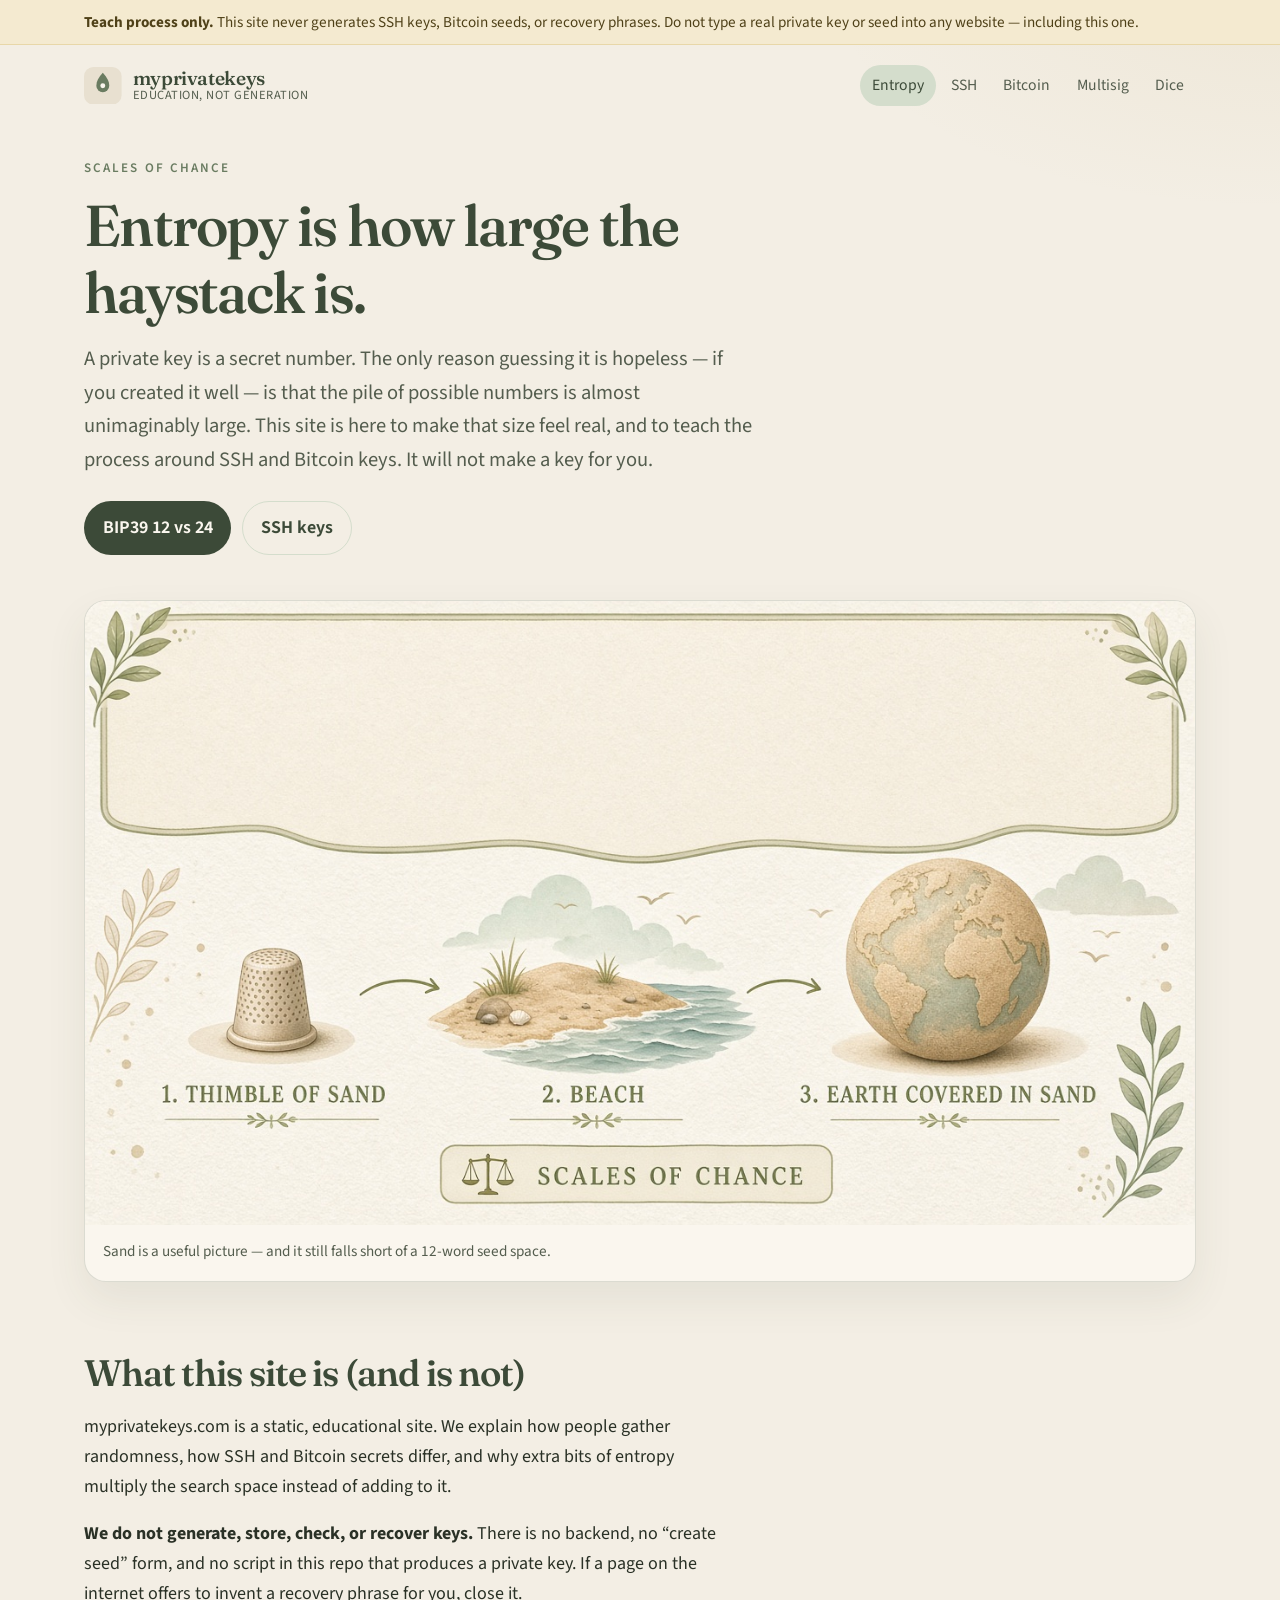
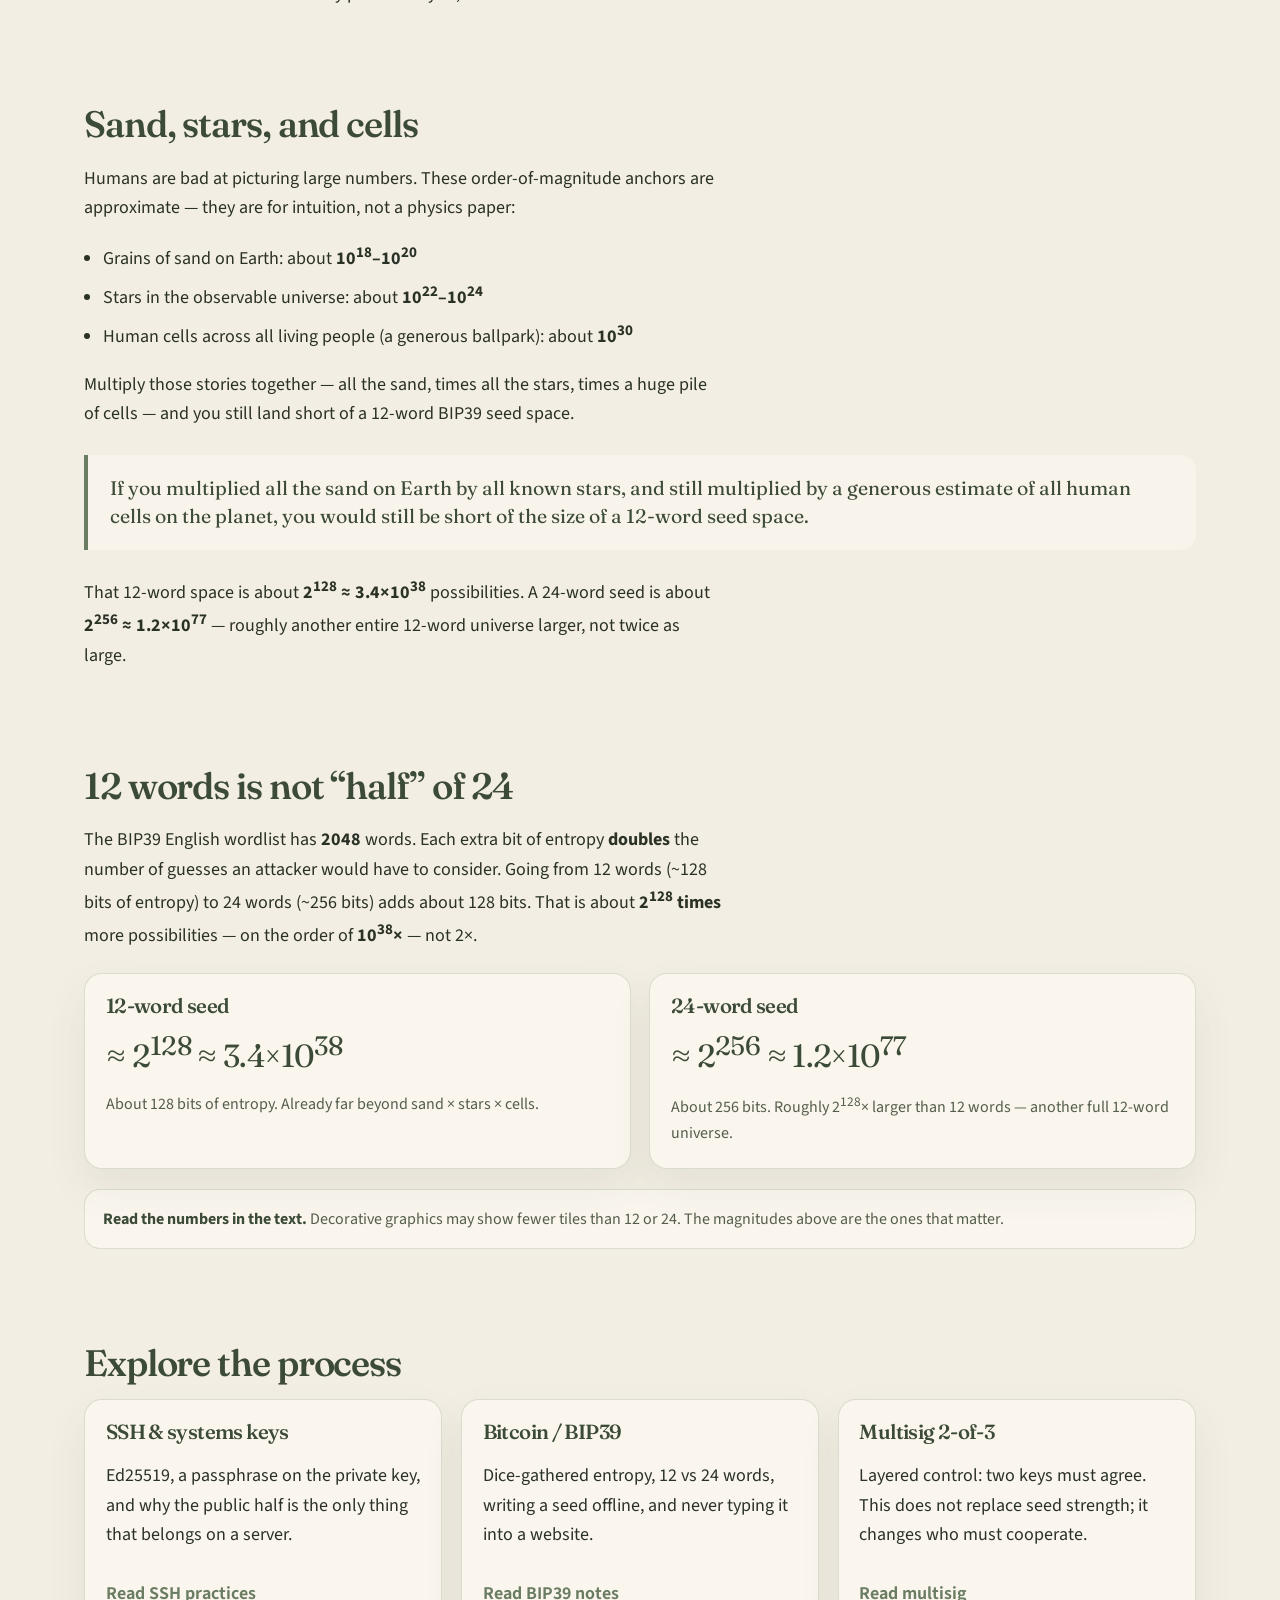
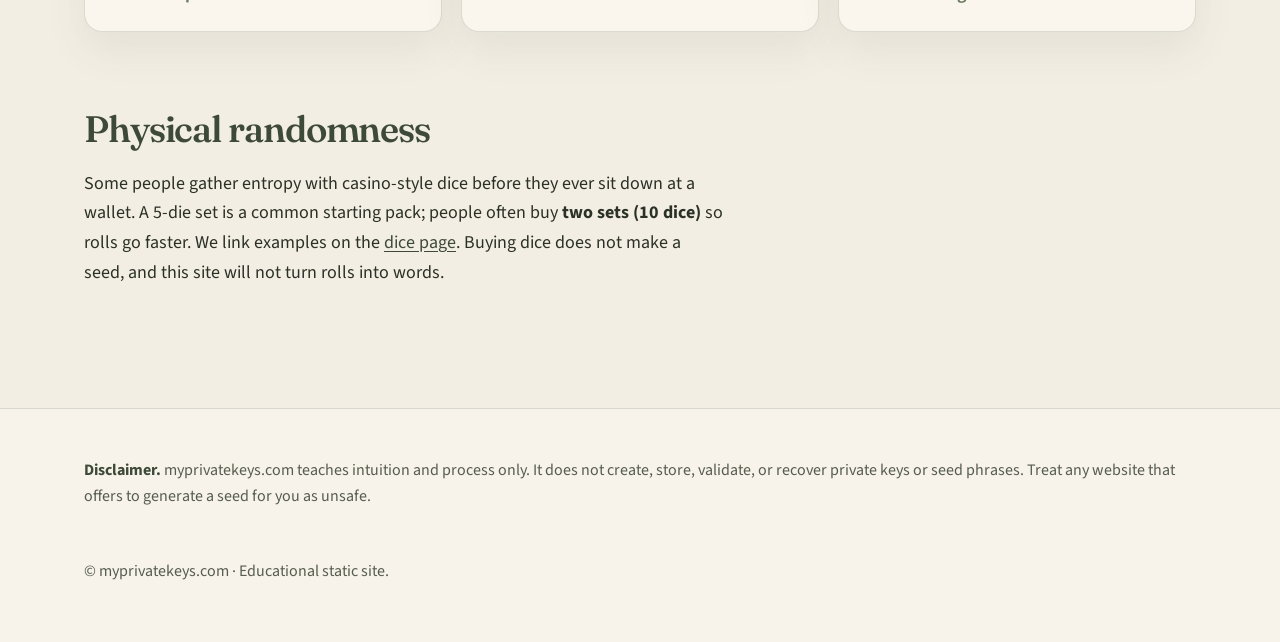
==== index.html @ ca696eeb "Add v1 educational static site for myprivatekeys.com Sage/cream multipage HTML/CSS site covering ent" ====
<!DOCTYPE html>
<html lang="en">
<head>
  <meta charset="utf-8">
  <meta name="viewport" content="width=device-width, initial-scale=1">
  <title>Why entropy matters | myprivatekeys.com</title>
  <meta name="description" content="A calm explainer of entropy: why a 12-word Bitcoin seed is already larger than sand × stars × human cells, and why 24 words is not twice as strong.">
  <link rel="canonical" href="https://myprivatekeys.com/">
  <meta name="robots" content="index,follow">
  <meta property="og:title" content="Why entropy matters | myprivatekeys.com">
  <meta property="og:description" content="Plain-language scales of chance for SSH keys and BIP39 seed phrases. Teach process only — never generate real keys here.">
  <meta property="og:type" content="website">
  <meta property="og:url" content="https://myprivatekeys.com/">
  <meta property="og:image" content="https://myprivatekeys.com/assets/entropy-sand-scale.png">
  <meta name="theme-color" content="#f3eee4">
  <link rel="icon" href="favicon.svg" type="image/svg+xml">
  <link rel="preconnect" href="https://fonts.googleapis.com">
  <link rel="preconnect" href="https://fonts.gstatic.com" crossorigin>
  <link href="https://fonts.googleapis.com/css2?family=Fraunces:opsz,wght@9..144,500;9..144,560&family=Source+Sans+3:wght@400;600;700&display=swap" rel="stylesheet">
  <link rel="stylesheet" href="css/styles.css">
  <script type="application/ld+json">
  {
    "@context": "https://schema.org",
    "@type": "WebSite",
    "name": "myprivatekeys.com",
    "url": "https://myprivatekeys.com/",
    "description": "Educational site about entropy, SSH keys, and BIP39 seed phrases. Process only — never generates keys."
  }
  </script>
</head>
<body>
  <a class="skip-link" href="#main">Skip to content</a>
  <div class="site-disclaimer" role="note">
    <p><strong>Teach process only.</strong> This site never generates SSH keys, Bitcoin seeds, or recovery phrases. Do not type a real private key or seed into any website — including this one.</p>
  </div>
  <header class="site-header">
    <a class="brand" href="index.html">
      <svg class="brand-mark" viewBox="0 0 64 64" aria-hidden="true">
        <rect width="64" height="64" rx="16" fill="#e8e0d0"/>
        <path d="M32 10c7 8 11 14 11 22a11 11 0 1 1-22 0c0-8 4-14 11-22z" fill="#6a7c61"/>
        <circle cx="32" cy="32" r="4.2" fill="#faf6ee"/>
      </svg>
      <span class="brand-text">
        <span class="brand-name">myprivatekeys</span>
        <span class="brand-tag">Education, not generation</span>
      </span>
    </a>
    <button class="nav-toggle" type="button" aria-expanded="false" aria-controls="site-nav">Menu</button>
    <nav class="site-nav" id="site-nav" aria-label="Primary">
      <a href="index.html" aria-current="page">Entropy</a>
      <a href="ssh.html">SSH</a>
      <a href="bitcoin.html">Bitcoin</a>
      <a href="multisig.html">Multisig</a>
      <a href="dice.html">Dice</a>
    </nav>
  </header>

  <main id="main">
    <div class="wrap">
      <section class="hero">
        <p class="kicker">Scales of chance</p>
        <h1>Entropy is how large the haystack is.</h1>
        <p class="lede">A private key is a secret number. The only reason guessing it is hopeless — if you created it well — is that the pile of possible numbers is almost unimaginably large. This site is here to make that size feel real, and to teach the process around SSH and Bitcoin keys. It will not make a key for you.</p>
        <div class="actions">
          <a class="btn btn-primary" href="bitcoin.html">BIP39 12 vs 24</a>
          <a class="btn btn-ghost" href="ssh.html">SSH keys</a>
        </div>
      </section>

      <figure class="figure">
        <img src="assets/entropy-sand-scale.png" width="1600" height="900" alt="Illustration of scales of chance: a thimble of sand, a beach, and an Earth covered in sand.">
        <figcaption>Sand is a useful picture — and it still falls short of a 12-word seed space.</figcaption>
      </figure>

      <section class="section">
        <h2>What this site is (and is not)</h2>
        <div class="prose">
          <p>myprivatekeys.com is a static, educational site. We explain how people gather randomness, how SSH and Bitcoin secrets differ, and why extra bits of entropy multiply the search space instead of adding to it.</p>
          <p><strong>We do not generate, store, check, or recover keys.</strong> There is no backend, no “create seed” form, and no script in this repo that produces a private key. If a page on the internet offers to invent a recovery phrase for you, close it.</p>
        </div>
      </section>

      <section class="section">
        <h2>Sand, stars, and cells</h2>
        <div class="prose">
          <p>Humans are bad at picturing large numbers. These order-of-magnitude anchors are approximate — they are for intuition, not a physics paper:</p>
          <ul>
            <li>Grains of sand on Earth: about <strong>10<sup>18</sup>–10<sup>20</sup></strong></li>
            <li>Stars in the observable universe: about <strong>10<sup>22</sup>–10<sup>24</sup></strong></li>
            <li>Human cells across all living people (a generous ballpark): about <strong>10<sup>30</sup></strong></li>
          </ul>
          <p>Multiply those stories together — all the sand, times all the stars, times a huge pile of cells — and you still land short of a 12-word BIP39 seed space.</p>
        </div>
        <blockquote class="pull">If you multiplied all the sand on Earth by all known stars, and still multiplied by a generous estimate of all human cells on the planet, you would still be short of the size of a 12-word seed space.</blockquote>
        <div class="prose">
          <p>That 12-word space is about <strong>2<sup>128</sup> ≈ 3.4×10<sup>38</sup></strong> possibilities. A 24-word seed is about <strong>2<sup>256</sup> ≈ 1.2×10<sup>77</sup></strong> — roughly another entire 12-word universe larger, not twice as large.</p>
        </div>
      </section>

      <section class="section">
        <h2>12 words is not “half” of 24</h2>
        <div class="prose">
          <p>The BIP39 English wordlist has <strong>2048</strong> words. Each extra bit of entropy <strong>doubles</strong> the number of guesses an attacker would have to consider. Going from 12 words (~128 bits of entropy) to 24 words (~256 bits) adds about 128 bits. That is about <strong>2<sup>128</sup> times</strong> more possibilities — on the order of <strong>10<sup>38</sup>×</strong> — not 2×.</p>
        </div>
        <div class="grid grid-2" style="margin-top: 1.4rem;">
          <article class="stat">
            <h3>12-word seed</h3>
            <p class="num">≈ 2<sup>128</sup> ≈ 3.4×10<sup>38</sup></p>
            <p class="sub">About 128 bits of entropy. Already far beyond sand × stars × cells.</p>
          </article>
          <article class="stat">
            <h3>24-word seed</h3>
            <p class="num">≈ 2<sup>256</sup> ≈ 1.2×10<sup>77</sup></p>
            <p class="sub">About 256 bits. Roughly 2<sup>128</sup>× larger than 12 words — another full 12-word universe.</p>
          </article>
        </div>
        <p class="note" style="margin-top: 1.2rem;"><strong>Read the numbers in the text.</strong> Decorative graphics may show fewer tiles than 12 or 24. The magnitudes above are the ones that matter.</p>
      </section>

      <section class="section">
        <h2>Explore the process</h2>
        <div class="grid grid-3">
          <article class="card">
            <h3>SSH &amp; systems keys</h3>
            <p>Ed25519, a passphrase on the private key, and why the public half is the only thing that belongs on a server.</p>
            <a class="card-link" href="ssh.html">Read SSH practices</a>
          </article>
          <article class="card">
            <h3>Bitcoin / BIP39</h3>
            <p>Dice-gathered entropy, 12 vs 24 words, writing a seed offline, and never typing it into a website.</p>
            <a class="card-link" href="bitcoin.html">Read BIP39 notes</a>
          </article>
          <article class="card">
            <h3>Multisig 2-of-3</h3>
            <p>Layered control: two keys must agree. This does not replace seed strength; it changes who must cooperate.</p>
            <a class="card-link" href="multisig.html">Read multisig</a>
          </article>
        </div>
      </section>

      <section class="section">
        <h2>Physical randomness</h2>
        <div class="prose">
          <p>Some people gather entropy with casino-style dice before they ever sit down at a wallet. A 5-die set is a common starting pack; people often buy <strong>two sets (10 dice)</strong> so rolls go faster. We link examples on the <a href="dice.html">dice page</a>. Buying dice does not make a seed, and this site will not turn rolls into words.</p>
        </div>
      </section>
    </div>
  </main>

  <footer class="site-footer">
    <div class="wrap">
      <p><strong>Disclaimer.</strong> myprivatekeys.com teaches intuition and process only. It does not create, store, validate, or recover private keys or seed phrases. Treat any website that offers to generate a seed for you as unsafe.</p>
      <p>© myprivatekeys.com · Educational static site.</p>
    </div>
  </footer>
  <script src="js/nav.js"></script>
</body>
</html>
---- css/styles.css ----
/* myprivatekeys.com — sage / cream educational static site */

:root {
  --cream: #f3eee4;
  --cream-deep: #e6dece;
  --paper: #faf6ee;
  --ink: #2a3126;
  --ink-muted: #545d4e;
  --sage: #6a7c61;
  --sage-deep: #3c4a38;
  --sage-mid: #87987b;
  --sage-pale: #d4ddcc;
  --leaf: #7c8e70;
  --gold: #b0893a;
  --gold-soft: #e8d7a8;
  --warn-bg: #f4ead0;
  --warn-ink: #4f4118;
  --line: rgba(60, 74, 56, 0.16);
  --shadow: 0 18px 40px rgba(60, 74, 56, 0.08);
  --radius: 22px;
  --max: 72rem;
  --prose: 40rem;
  --font-serif: "Fraunces", "Iowan Old Style", "Palatino Linotype", Palatino, serif;
  --font-sans: "Source Sans 3", "Segoe UI", "Helvetica Neue", sans-serif;
}

*,
*::before,
*::after {
  box-sizing: border-box;
}

html {
  scroll-behavior: smooth;
}

body {
  margin: 0;
  color: var(--ink);
  background:
    radial-gradient(1200px 500px at 8% -10%, rgba(125, 143, 114, 0.12), transparent 55%),
    radial-gradient(900px 420px at 100% 0%, rgba(184, 154, 78, 0.08), transparent 50%),
    var(--cream);
  font-family: var(--font-sans);
  font-size: 1.125rem;
  line-height: 1.65;
  min-height: 100vh;
}

img {
  max-width: 100%;
  height: auto;
  display: block;
}

a {
  color: var(--sage-deep);
  text-underline-offset: 0.18em;
}

a:hover {
  color: var(--sage);
}

:focus-visible {
  outline: 3px solid var(--gold);
  outline-offset: 3px;
}

.skip-link {
  position: absolute;
  left: 1rem;
  top: -4rem;
  z-index: 80;
  background: var(--sage-deep);
  color: var(--paper);
  padding: 0.6rem 1rem;
  border-radius: 8px;
}

.skip-link:focus {
  top: 1rem;
}

/* Disclaimer */

.site-disclaimer {
  position: sticky;
  top: 0;
  z-index: 40;
  background: var(--warn-bg);
  color: var(--warn-ink);
  border-bottom: 1px solid var(--gold-soft);
}

.site-disclaimer p {
  margin: 0 auto;
  max-width: var(--max);
  padding: 0.7rem 1.25rem;
  font-size: 0.95rem;
  line-height: 1.45;
}

.site-disclaimer strong {
  font-weight: 700;
}

/* Header */

.site-header {
  max-width: var(--max);
  margin: 0 auto;
  padding: 1.25rem 1.25rem 0.5rem;
  display: flex;
  align-items: center;
  justify-content: space-between;
  gap: 1.5rem;
}

.brand {
  display: flex;
  align-items: center;
  gap: 0.7rem;
  text-decoration: none;
  color: var(--sage-deep);
}

.brand-mark {
  width: 2.35rem;
  height: 2.35rem;
  flex-shrink: 0;
}

.brand-text {
  display: flex;
  flex-direction: column;
  line-height: 1.1;
}

.brand-name {
  font-family: var(--font-serif);
  font-size: 1.2rem;
  font-weight: 560;
  letter-spacing: -0.02em;
}

.brand-tag {
  font-size: 0.78rem;
  color: var(--ink-muted);
  letter-spacing: 0.04em;
  text-transform: uppercase;
}

.site-nav {
  display: flex;
  flex-wrap: wrap;
  gap: 0.15rem 0.15rem;
}

.site-nav a {
  text-decoration: none;
  color: var(--ink-muted);
  padding: 0.45rem 0.75rem;
  border-radius: 999px;
  font-size: 0.98rem;
}

.site-nav a:hover,
.site-nav a[aria-current="page"] {
  background: var(--sage-pale);
  color: var(--sage-deep);
}

.nav-toggle {
  display: none;
  background: var(--paper);
  border: 1px solid var(--line);
  border-radius: 10px;
  padding: 0.45rem 0.7rem;
  font: inherit;
  color: var(--sage-deep);
  cursor: pointer;
}

/* Layout */

.wrap {
  max-width: var(--max);
  margin: 0 auto;
  padding: 0 1.25rem;
}

main {
  padding-bottom: 4rem;
}

.hero {
  padding: 2.4rem 0 1.2rem;
}

.kicker {
  display: inline-flex;
  align-items: center;
  gap: 0.45rem;
  color: var(--sage);
  font-size: 0.82rem;
  letter-spacing: 0.16em;
  text-transform: uppercase;
  font-weight: 600;
  margin: 0 0 0.85rem;
}

.hero h1,
.section h2,
.card h3,
.stat h3 {
  font-family: var(--font-serif);
  font-optical-sizing: auto;
  font-weight: 560;
  letter-spacing: -0.03em;
  line-height: 1.15;
  color: var(--sage-deep);
}

.hero h1 {
  font-size: clamp(2.2rem, 5vw, 3.6rem);
  max-width: 16ch;
  margin: 0 0 1rem;
}

.lede {
  font-size: 1.28rem;
  max-width: 42rem;
  color: var(--ink-muted);
  margin: 0 0 1.5rem;
}

.section {
  padding: 2.4rem 0;
}

.section h2 {
  font-size: clamp(1.7rem, 3vw, 2.3rem);
  margin: 0 0 0.9rem;
}

.prose {
  max-width: var(--prose);
}

.prose p,
.prose li {
  color: var(--ink);
}

.prose ul,
.prose ol {
  padding-left: 1.2rem;
}

.prose li + li {
  margin-top: 0.4rem;
}

.pull {
  margin: 1.6rem 0;
  padding: 1.2rem 1.4rem;
  border-left: 4px solid var(--sage);
  background: rgba(250, 246, 238, 0.8);
  border-radius: 0 16px 16px 0;
  font-family: var(--font-serif);
  font-size: 1.22rem;
  line-height: 1.45;
  color: var(--sage-deep);
}

.note {
  background: var(--paper);
  border: 1px solid var(--line);
  border-radius: 16px;
  padding: 1rem 1.15rem;
  font-size: 1rem;
  color: var(--ink-muted);
}

.note strong {
  color: var(--sage-deep);
}

.figure {
  margin: 1.6rem 0 2rem;
  background: var(--paper);
  border: 1px solid var(--line);
  border-radius: var(--radius);
  box-shadow: var(--shadow);
  overflow: hidden;
}

.figure img {
  width: 100%;
  background: #f7f3ea;
}

.figure figcaption {
  padding: 0.85rem 1.15rem 1.05rem;
  font-size: 0.95rem;
  color: var(--ink-muted);
}

.grid {
  display: grid;
  gap: 1.15rem;
}

.grid-2 {
  grid-template-columns: repeat(2, minmax(0, 1fr));
}

.grid-3 {
  grid-template-columns: repeat(3, minmax(0, 1fr));
}

.card,
.stat {
  background: var(--paper);
  border: 1px solid var(--line);
  border-radius: 18px;
  padding: 1.25rem 1.3rem 1.35rem;
  box-shadow: var(--shadow);
}

.card h3,
.stat h3 {
  margin: 0 0 0.45rem;
  font-size: 1.28rem;
}

.card p:last-child,
.stat p:last-child {
  margin-bottom: 0;
}

.card a.card-link {
  display: inline-block;
  margin-top: 0.7rem;
  font-weight: 650;
  text-decoration: none;
  color: var(--sage);
}

.card a.card-link:hover {
  text-decoration: underline;
}

.stat .num {
  font-family: var(--font-serif);
  font-size: clamp(1.6rem, 3vw, 2rem);
  color: var(--sage-deep);
  margin: 0.15rem 0 0.5rem;
  letter-spacing: -0.02em;
}

.stat .sub {
  margin: 0;
  color: var(--ink-muted);
  font-size: 1rem;
}

.actions {
  display: flex;
  flex-wrap: wrap;
  gap: 0.7rem;
  margin: 1.4rem 0 0;
}

.btn {
  display: inline-flex;
  align-items: center;
  justify-content: center;
  padding: 0.7rem 1.1rem;
  border-radius: 999px;
  text-decoration: none;
  font-weight: 650;
  border: 1px solid transparent;
}

.btn-primary {
  background: var(--sage-deep);
  color: var(--paper);
}

.btn-primary:hover {
  background: var(--sage);
  color: var(--paper);
}

.btn-ghost {
  background: transparent;
  border-color: var(--sage-pale);
  color: var(--sage-deep);
}

.btn-ghost:hover {
  background: var(--sage-pale);
  color: var(--sage-deep);
}

.product {
  display: flex;
  flex-direction: column;
  gap: 0.4rem;
}

.product .vendor {
  font-size: 0.82rem;
  letter-spacing: 0.08em;
  text-transform: uppercase;
  color: var(--sage);
  font-weight: 650;
}

.muted {
  color: var(--ink-muted);
}

.tiny {
  font-size: 0.95rem;
}

hr.rule {
  border: 0;
  border-top: 1px solid var(--line);
  margin: 0.5rem 0 0;
}

.site-footer {
  border-top: 1px solid var(--line);
  background: rgba(250, 246, 238, 0.7);
  padding: 2rem 0 2.6rem;
  color: var(--ink-muted);
  font-size: 1rem;
}

.site-footer .wrap {
  display: grid;
  gap: 1rem;
}

.site-footer strong {
  color: var(--sage-deep);
}

.leaf-row {
  display: flex;
  justify-content: center;
  opacity: 0.55;
  margin: 0.5rem 0 0;
}

@media (max-width: 860px) {
  .grid-3,
  .grid-2 {
    grid-template-columns: 1fr;
  }

  .nav-toggle {
    display: inline-flex;
  }

  .site-nav {
    display: none;
    position: absolute;
    right: 1.25rem;
    top: 6.7rem;
    background: var(--paper);
    border: 1px solid var(--line);
    border-radius: 16px;
    padding: 0.6rem;
    flex-direction: column;
    min-width: 12rem;
    box-shadow: var(--shadow);
    z-index: 30;
  }

  body.nav-open .site-nav {
    display: flex;
  }

  .site-header {
    position: relative;
  }
}

@media (prefers-reduced-motion: reduce) {
  html {
    scroll-behavior: auto;
  }
}
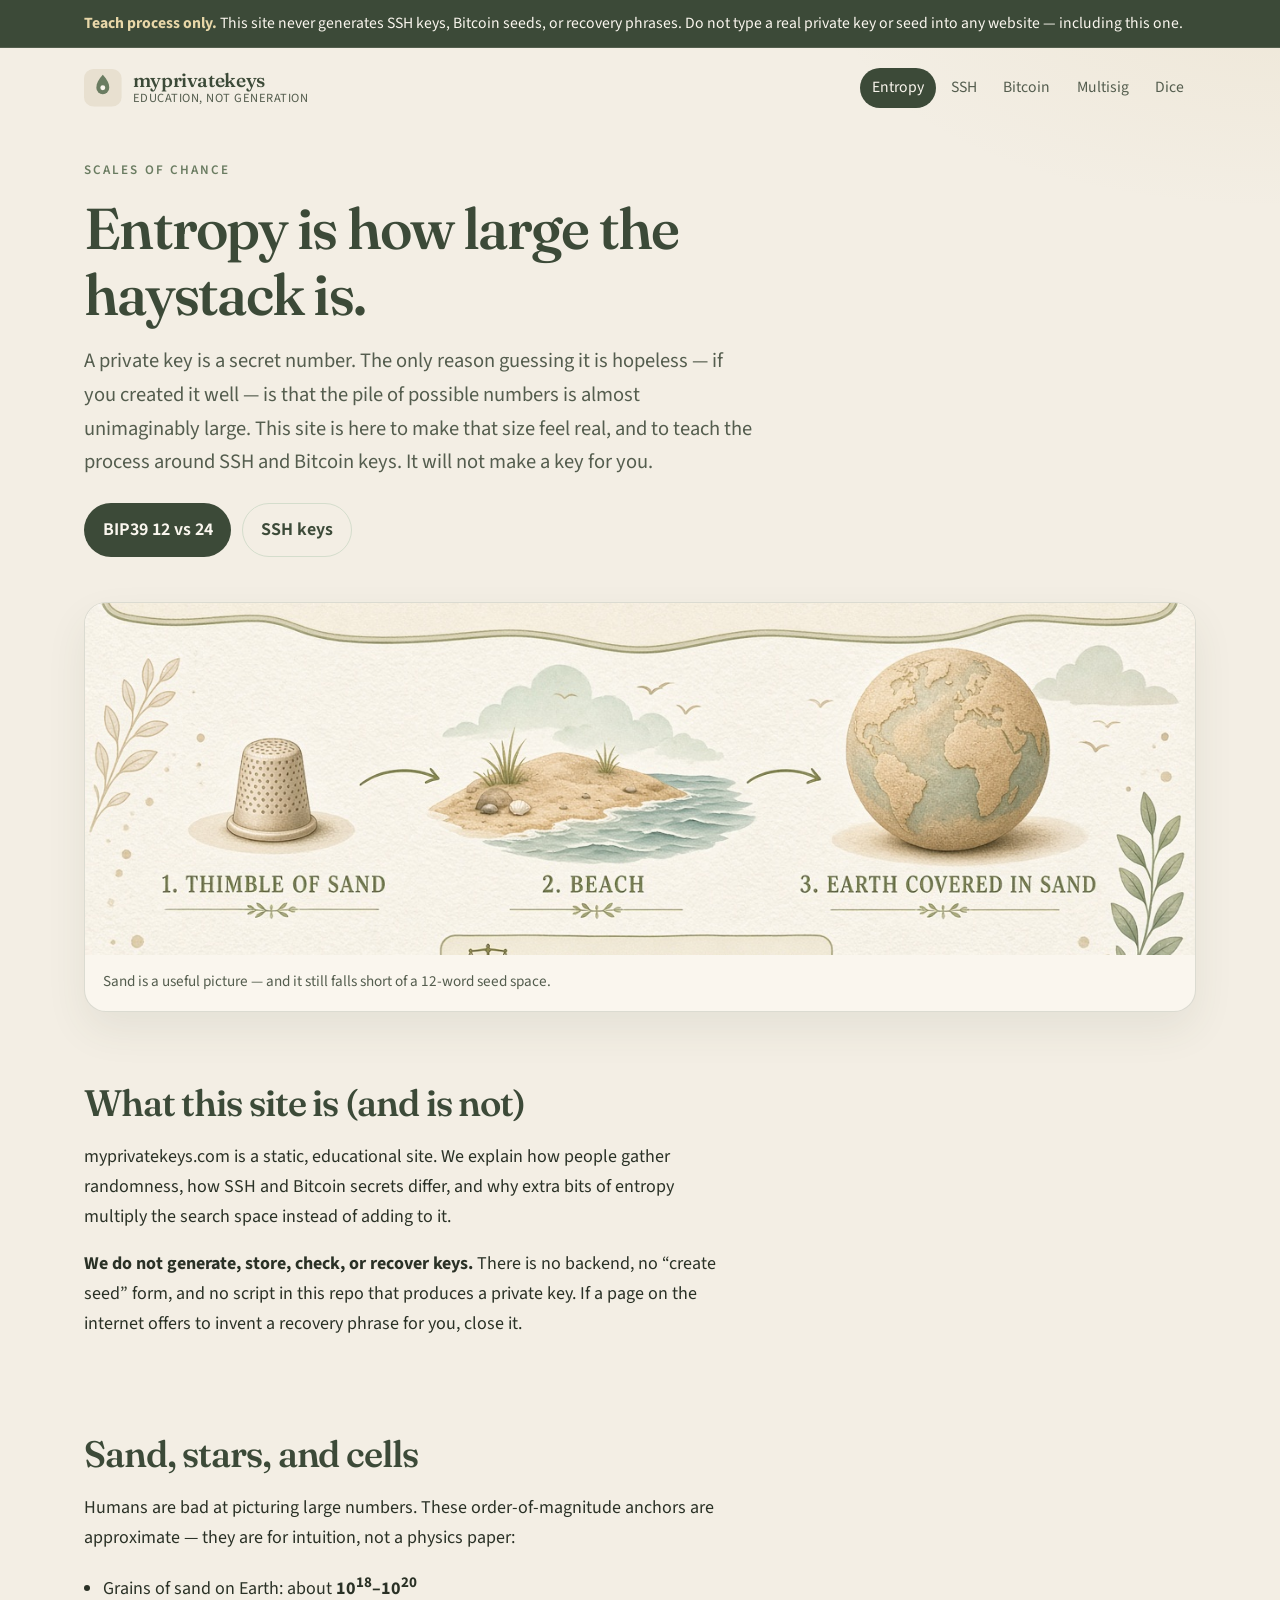
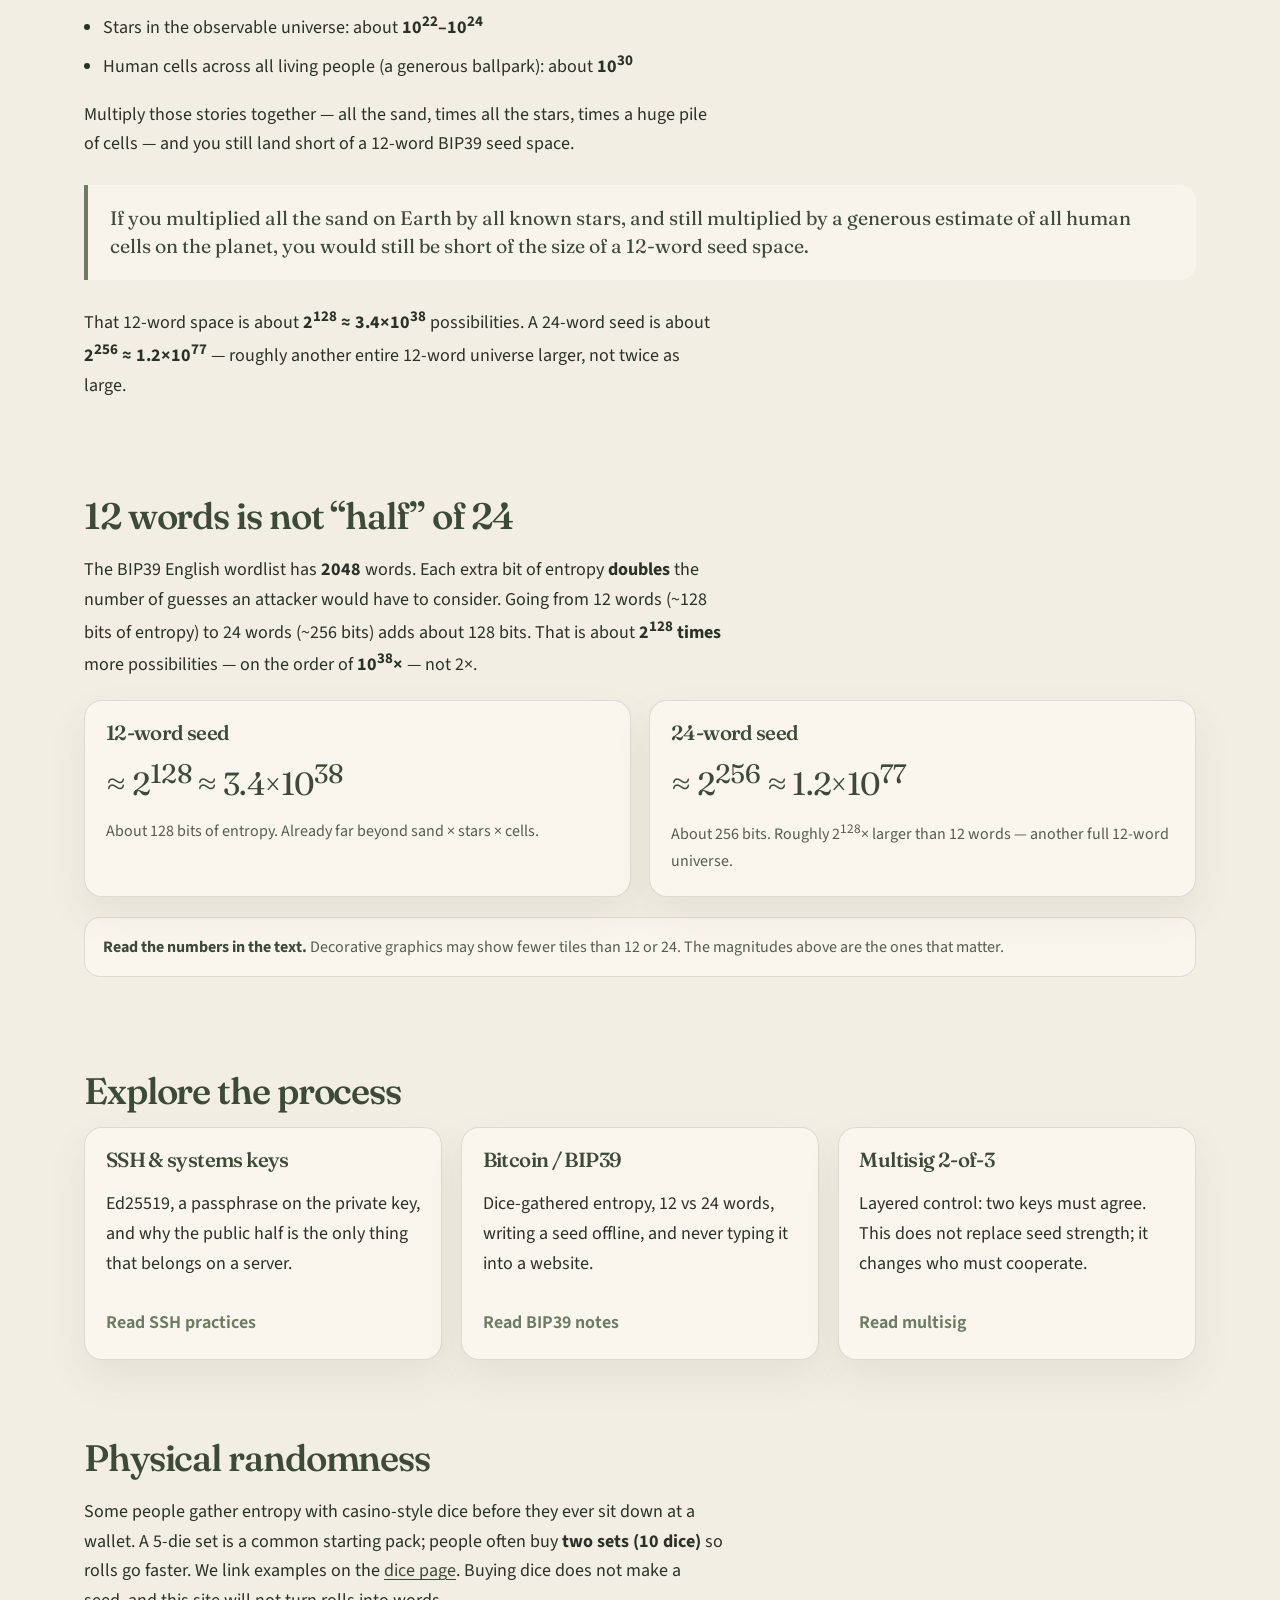
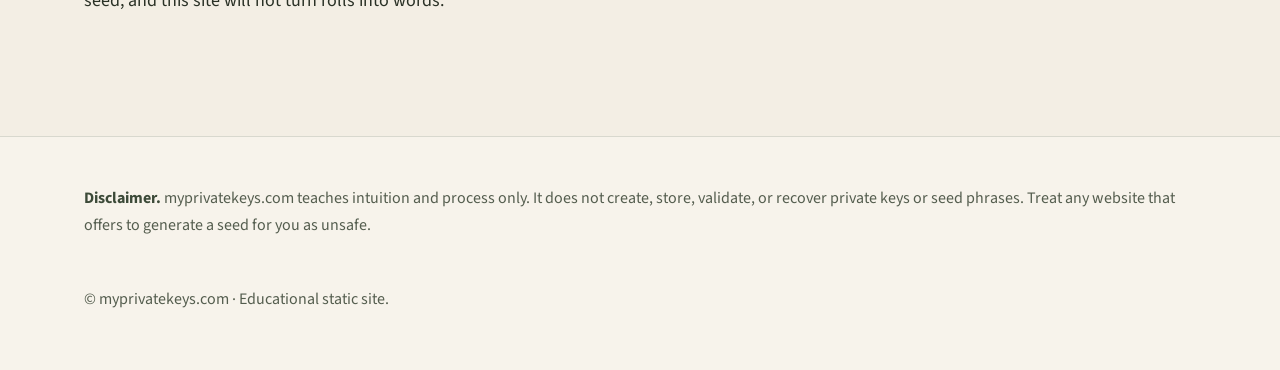
==== commit 8bf1bac9: "Polish disclaimer contrast and crop the home entropy figure Make the process-only banner dark sage s" ====
--- a/index.html
+++ b/index.html
@@ -67,7 +67,7 @@
         </div>
       </section>
 
-      <figure class="figure">
+      <figure class="figure figure-focus-low">
         <img src="assets/entropy-sand-scale.png" width="1600" height="900" alt="Illustration of scales of chance: a thimble of sand, a beach, and an Earth covered in sand.">
         <figcaption>Sand is a useful picture — and it still falls short of a 12-word seed space.</figcaption>
       </figure>
@@ -102,7 +102,7 @@
         <div class="prose">
           <p>The BIP39 English wordlist has <strong>2048</strong> words. Each extra bit of entropy <strong>doubles</strong> the number of guesses an attacker would have to consider. Going from 12 words (~128 bits of entropy) to 24 words (~256 bits) adds about 128 bits. That is about <strong>2<sup>128</sup> times</strong> more possibilities — on the order of <strong>10<sup>38</sup>×</strong> — not 2×.</p>
         </div>
-        <div class="grid grid-2" style="margin-top: 1.4rem;">
+        <div class="grid grid-2 mt">
           <article class="stat">
             <h3>12-word seed</h3>
             <p class="num">≈ 2<sup>128</sup> ≈ 3.4×10<sup>38</sup></p>
@@ -114,7 +114,7 @@
             <p class="sub">About 256 bits. Roughly 2<sup>128</sup>× larger than 12 words — another full 12-word universe.</p>
           </article>
         </div>
-        <p class="note" style="margin-top: 1.2rem;"><strong>Read the numbers in the text.</strong> Decorative graphics may show fewer tiles than 12 or 24. The magnitudes above are the ones that matter.</p>
+        <p class="note mt"><strong>Read the numbers in the text.</strong> Decorative graphics may show fewer tiles than 12 or 24. The magnitudes above are the ones that matter.</p>
       </section>
 
       <section class="section">
--- a/css/styles.css
+++ b/css/styles.css
@@ -62,6 +62,13 @@
   color: var(--sage);
 }
 
+code {
+  font-size: 0.92em;
+  background: var(--sage-pale);
+  padding: 0.08em 0.38em;
+  border-radius: 6px;
+}
+
 :focus-visible {
   outline: 3px solid var(--gold);
   outline-offset: 3px;
@@ -88,21 +95,22 @@
   position: sticky;
   top: 0;
   z-index: 40;
-  background: var(--warn-bg);
-  color: var(--warn-ink);
-  border-bottom: 1px solid var(--gold-soft);
+  background: var(--sage-deep);
+  color: var(--paper);
+  border-bottom: 1px solid rgba(250, 246, 238, 0.12);
 }
 
 .site-disclaimer p {
   margin: 0 auto;
   max-width: var(--max);
-  padding: 0.7rem 1.25rem;
-  font-size: 0.95rem;
+  padding: 0.75rem 1.25rem;
+  font-size: 0.98rem;
   line-height: 1.45;
 }
 
 .site-disclaimer strong {
   font-weight: 700;
+  color: var(--gold-soft);
 }
 
 /* Header */
@@ -165,10 +173,14 @@
   font-size: 0.98rem;
 }
 
-.site-nav a:hover,
+.site-nav a:hover {
+  background: var(--sage-pale);
+  color: var(--sage-deep);
+}
+
 .site-nav a[aria-current="page"] {
-  background: var(--sage-pale);
-  color: var(--sage-deep);
+  background: var(--sage-deep);
+  color: var(--paper);
 }
 
 .nav-toggle {
@@ -299,6 +311,16 @@
 .figure img {
   width: 100%;
   background: #f7f3ea;
+}
+
+.figure-focus-low img {
+  max-height: 22rem;
+  object-fit: cover;
+  object-position: center 78%;
+}
+
+.mt {
+  margin-top: 1.25rem;
 }
 
 .figure figcaption {
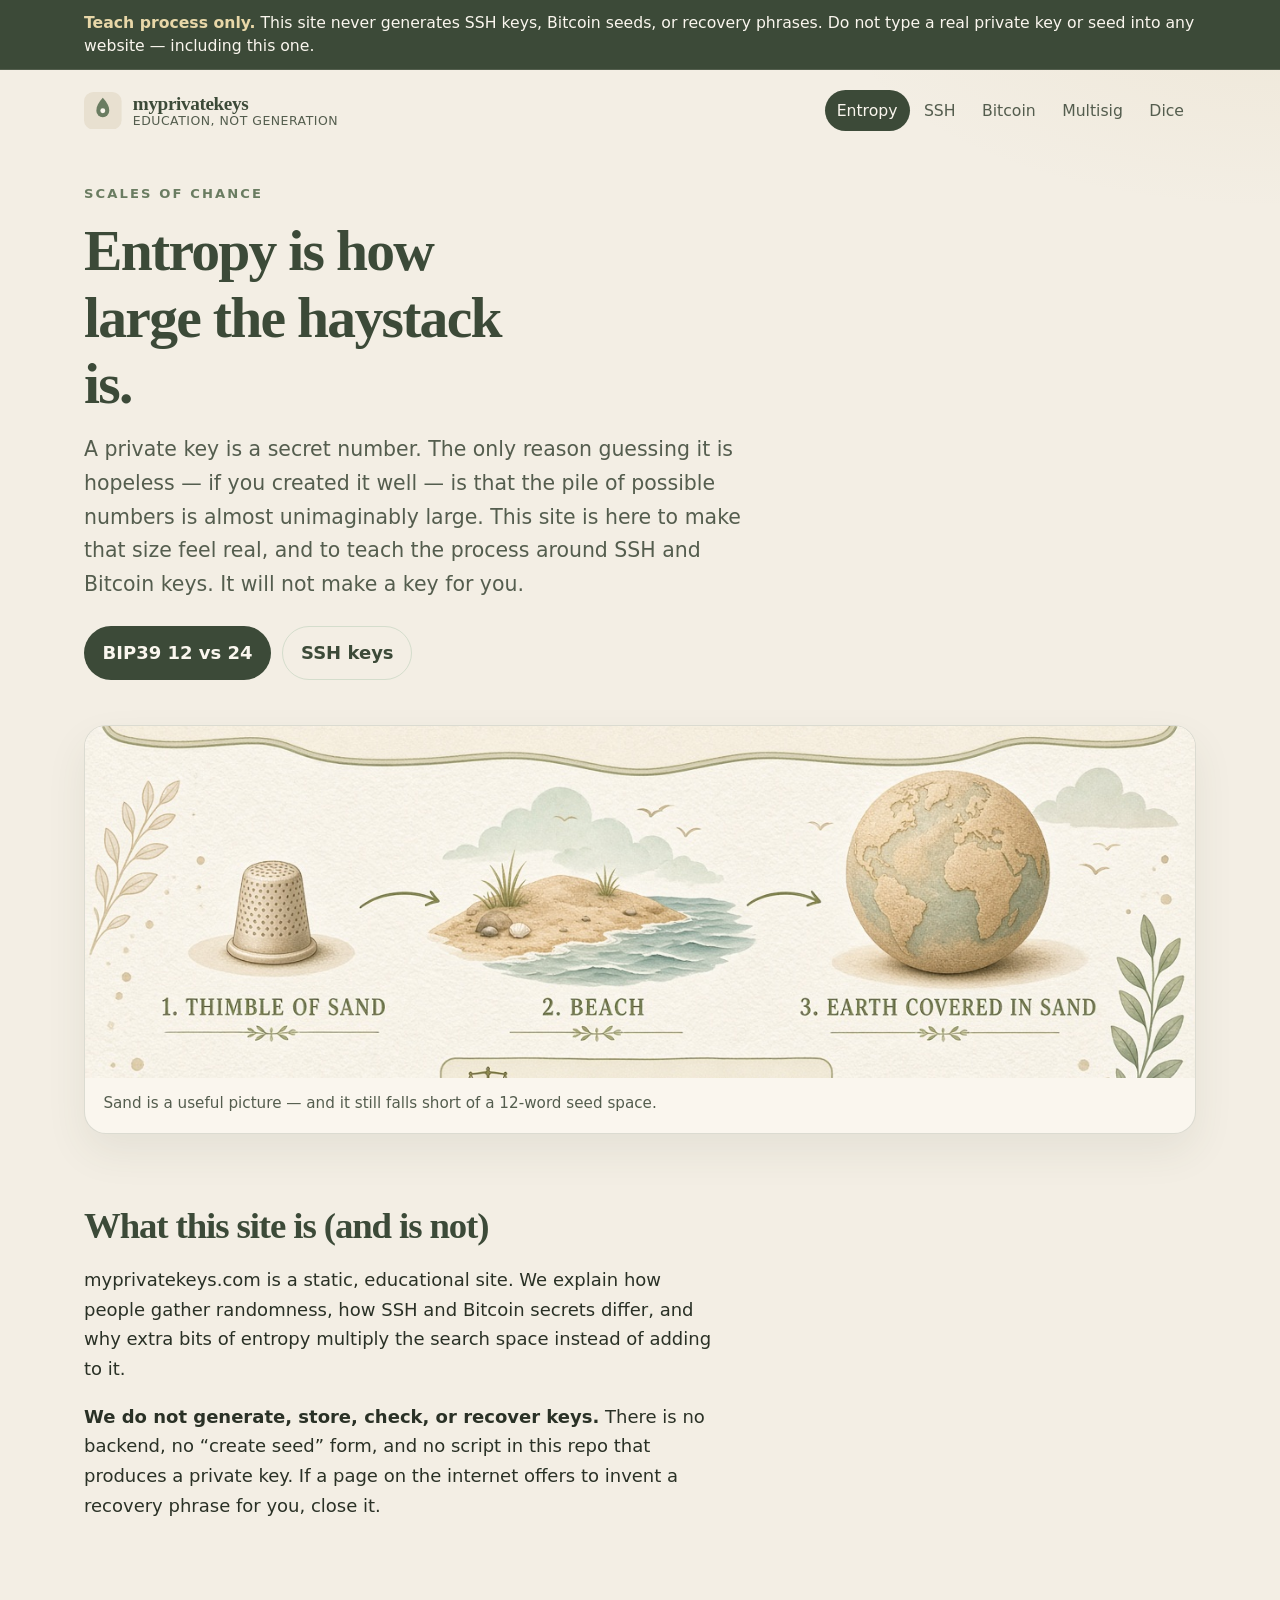
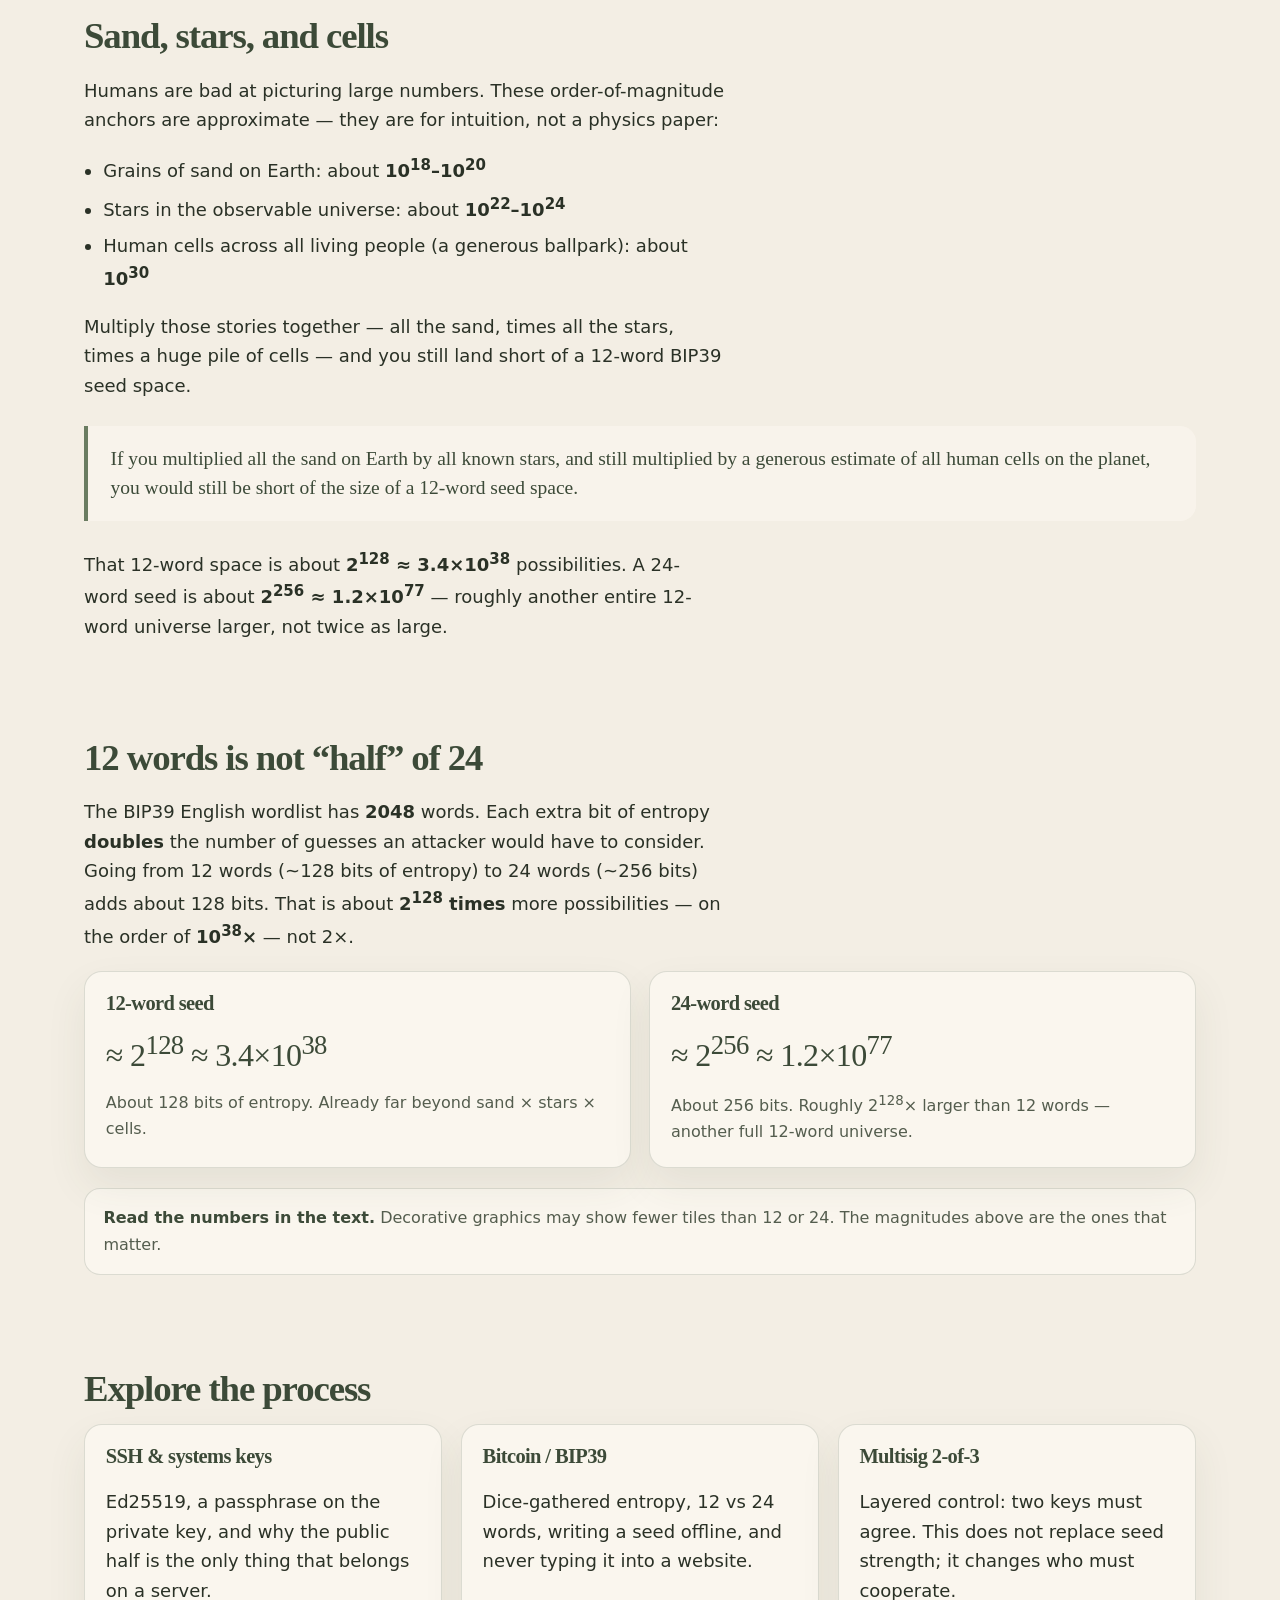
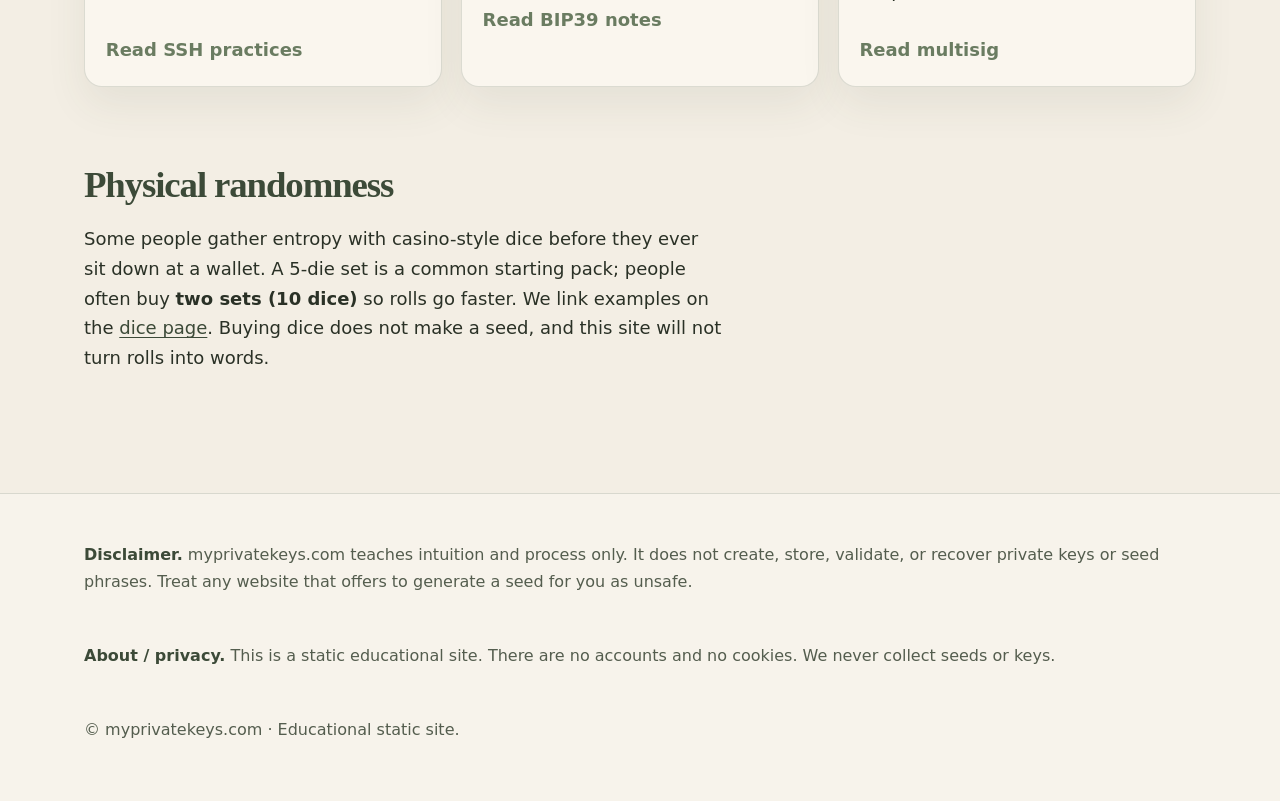
==== commit b4e9d9b1: "Polish SEO, privacy footer, system fonts, and dice links Drop Google Fonts and affiliate wording, le" ====
--- a/index.html
+++ b/index.html
@@ -3,20 +3,19 @@
 <head>
   <meta charset="utf-8">
   <meta name="viewport" content="width=device-width, initial-scale=1">
-  <title>Why entropy matters | myprivatekeys.com</title>
+  <title>Create private keys safely — SSH and BIP39 | myprivatekeys.com</title>
   <meta name="description" content="A calm explainer of entropy: why a 12-word Bitcoin seed is already larger than sand × stars × human cells, and why 24 words is not twice as strong.">
   <link rel="canonical" href="https://myprivatekeys.com/">
   <meta name="robots" content="index,follow">
-  <meta property="og:title" content="Why entropy matters | myprivatekeys.com">
+  <meta property="og:title" content="Create private keys safely — SSH and BIP39 | myprivatekeys.com">
   <meta property="og:description" content="Plain-language scales of chance for SSH keys and BIP39 seed phrases. Teach process only — never generate real keys here.">
   <meta property="og:type" content="website">
   <meta property="og:url" content="https://myprivatekeys.com/">
   <meta property="og:image" content="https://myprivatekeys.com/assets/entropy-sand-scale.png">
+  <meta property="og:site_name" content="myprivatekeys.com">
+  <meta name="twitter:card" content="summary_large_image">
   <meta name="theme-color" content="#f3eee4">
   <link rel="icon" href="favicon.svg" type="image/svg+xml">
-  <link rel="preconnect" href="https://fonts.googleapis.com">
-  <link rel="preconnect" href="https://fonts.gstatic.com" crossorigin>
-  <link href="https://fonts.googleapis.com/css2?family=Fraunces:opsz,wght@9..144,500;9..144,560&family=Source+Sans+3:wght@400;600;700&display=swap" rel="stylesheet">
   <link rel="stylesheet" href="css/styles.css">
   <script type="application/ld+json">
   {
@@ -150,6 +149,7 @@
   <footer class="site-footer">
     <div class="wrap">
       <p><strong>Disclaimer.</strong> myprivatekeys.com teaches intuition and process only. It does not create, store, validate, or recover private keys or seed phrases. Treat any website that offers to generate a seed for you as unsafe.</p>
+      <p><strong>About / privacy.</strong> This is a static educational site. There are no accounts and no cookies. We never collect seeds or keys.</p>
       <p>© myprivatekeys.com · Educational static site.</p>
     </div>
   </footer>
--- a/css/styles.css
+++ b/css/styles.css
@@ -20,8 +20,8 @@
   --radius: 22px;
   --max: 72rem;
   --prose: 40rem;
-  --font-serif: "Fraunces", "Iowan Old Style", "Palatino Linotype", Palatino, serif;
-  --font-sans: "Source Sans 3", "Segoe UI", "Helvetica Neue", sans-serif;
+  --font-serif: Georgia, ui-serif, "Iowan Old Style", "Palatino Linotype", Palatino, serif;
+  --font-sans: system-ui, -apple-system, "Segoe UI", "Helvetica Neue", sans-serif;
 }
 
 *,
@@ -227,8 +227,7 @@
 .card h3,
 .stat h3 {
   font-family: var(--font-serif);
-  font-optical-sizing: auto;
-  font-weight: 560;
+  font-weight: 600;
   letter-spacing: -0.03em;
   line-height: 1.15;
   color: var(--sage-deep);
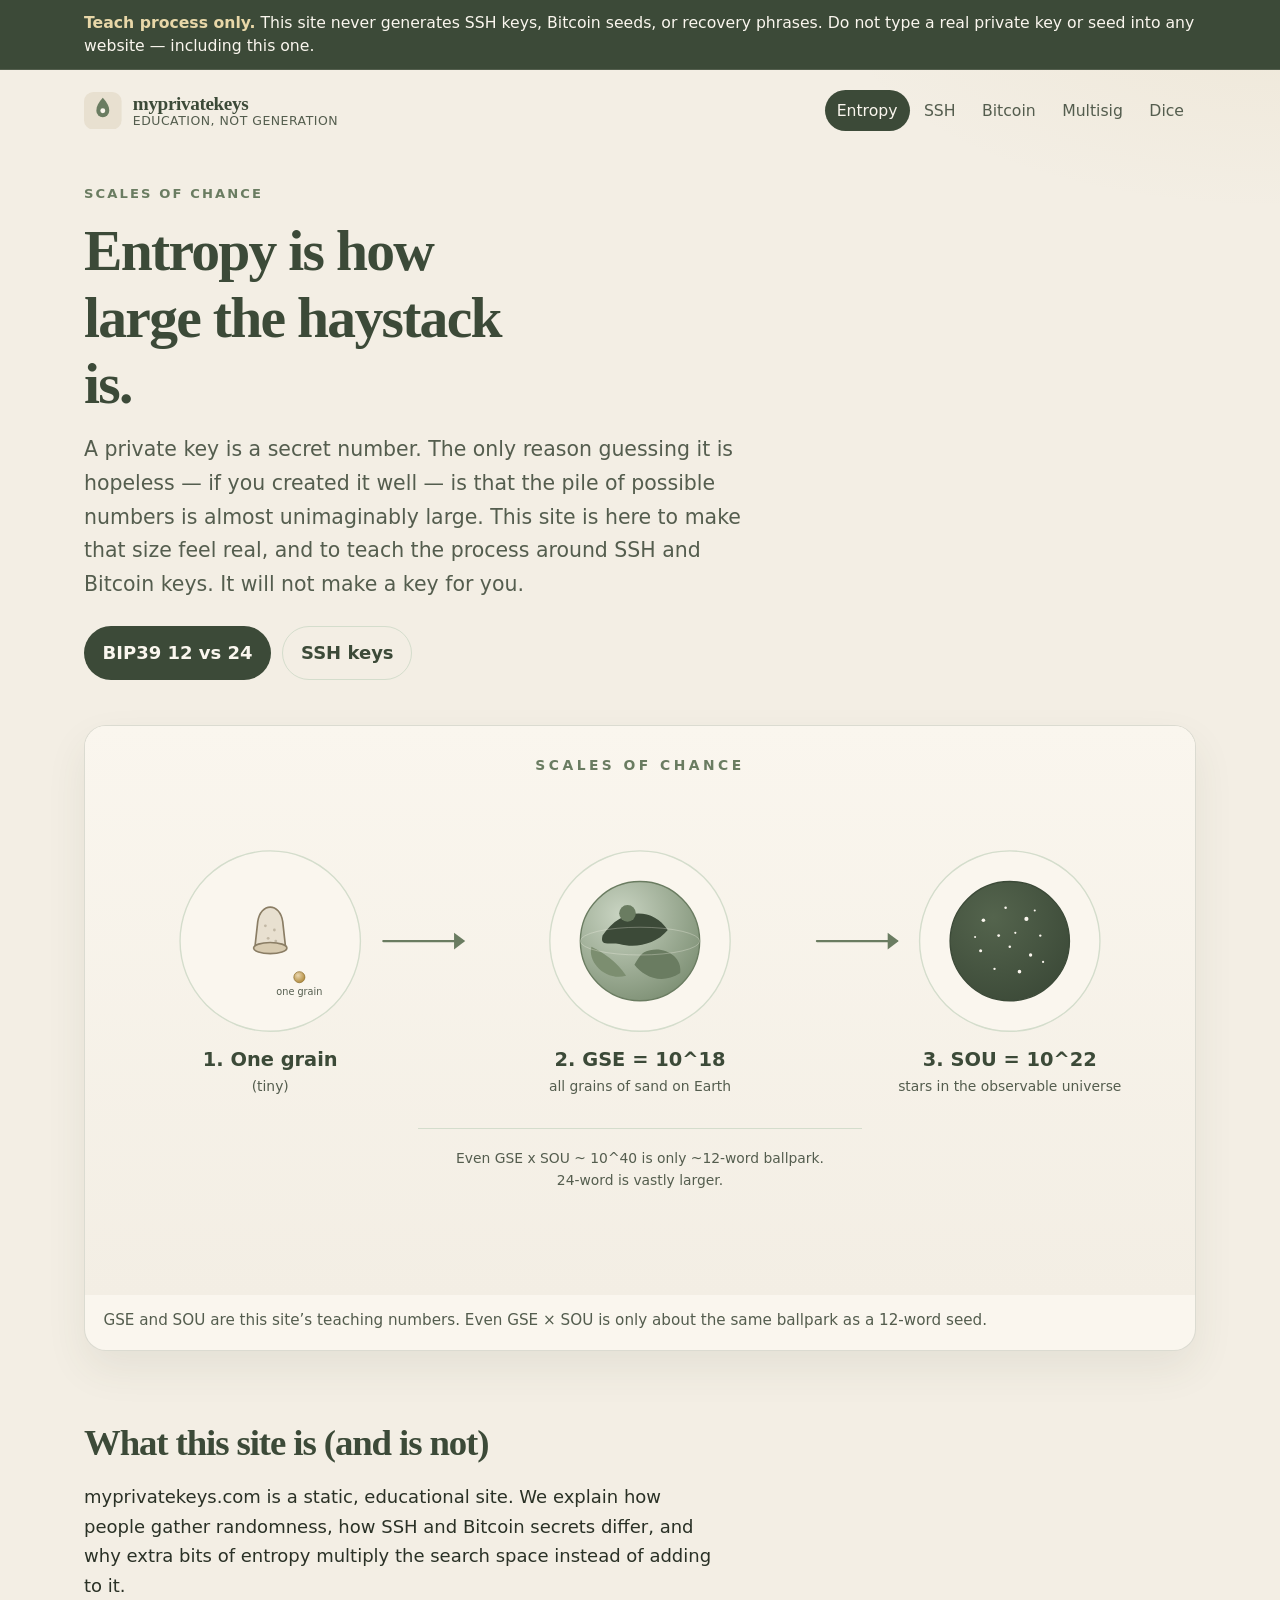
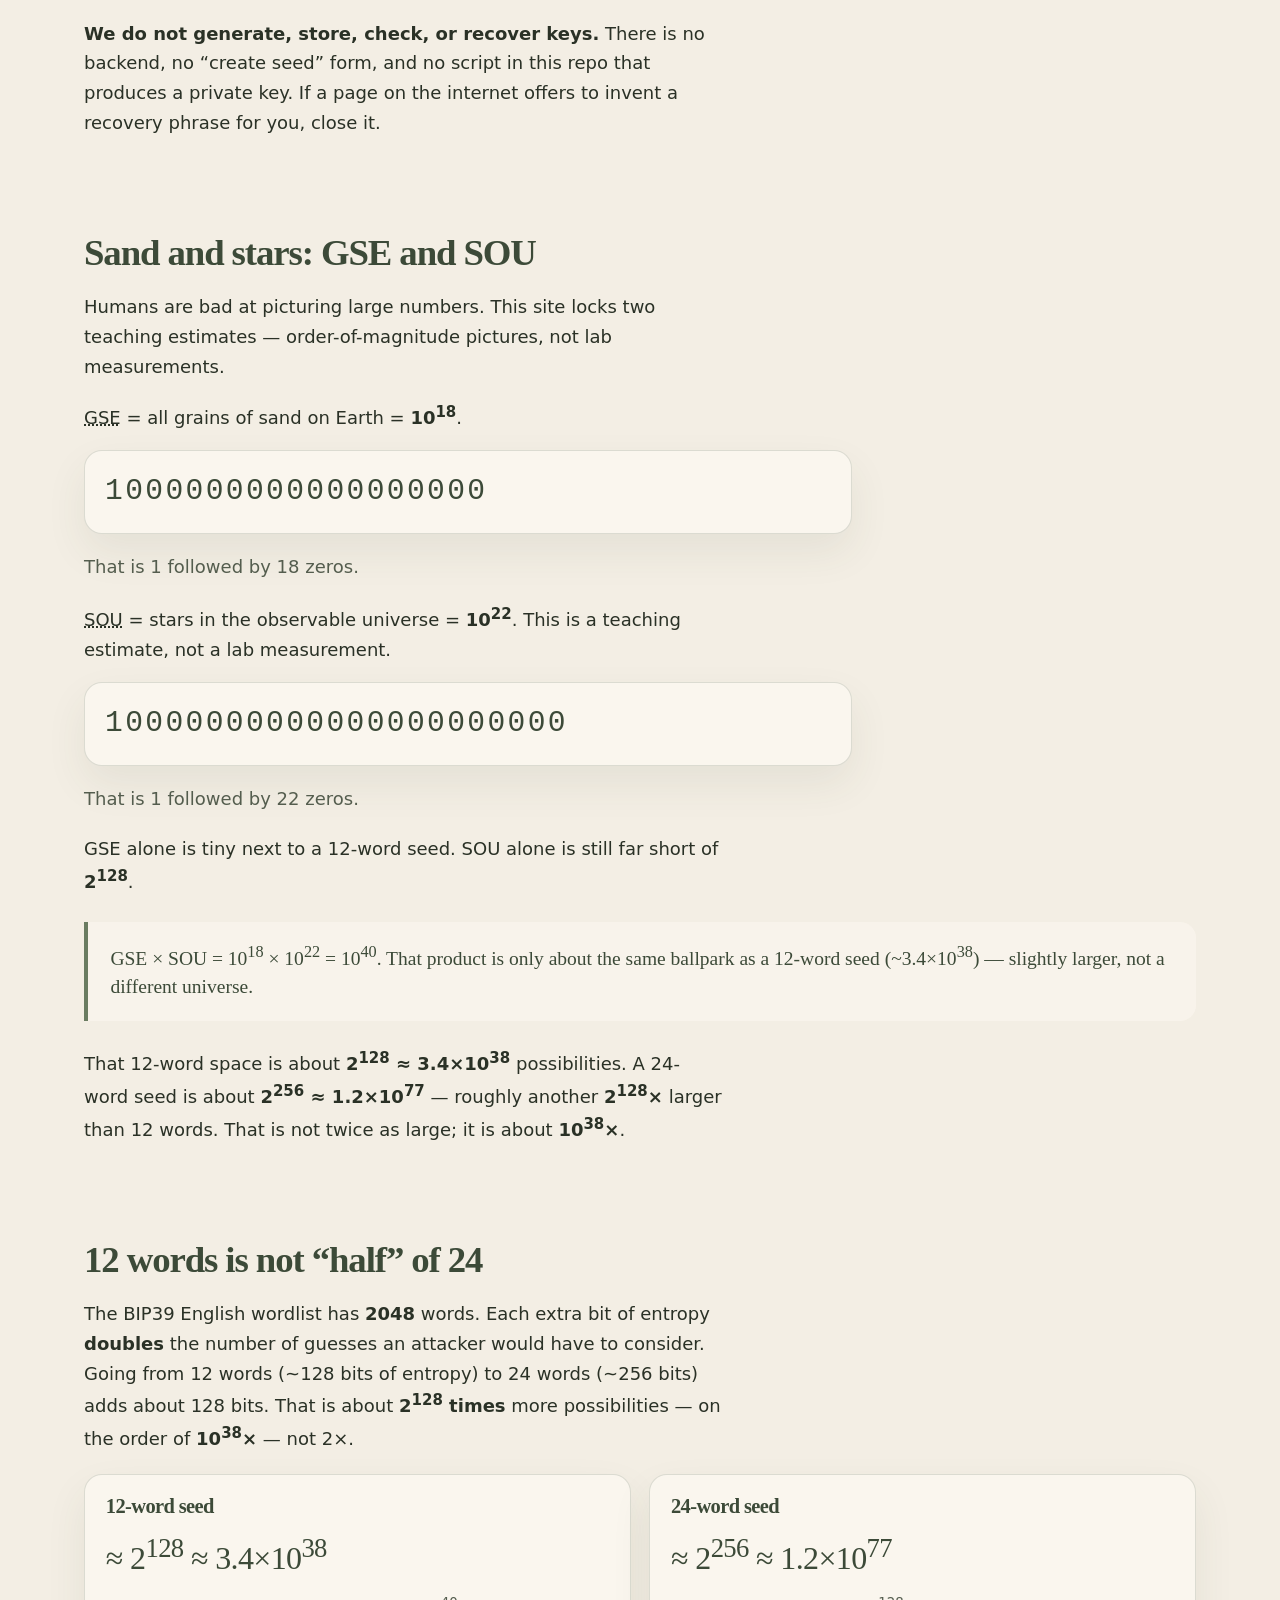
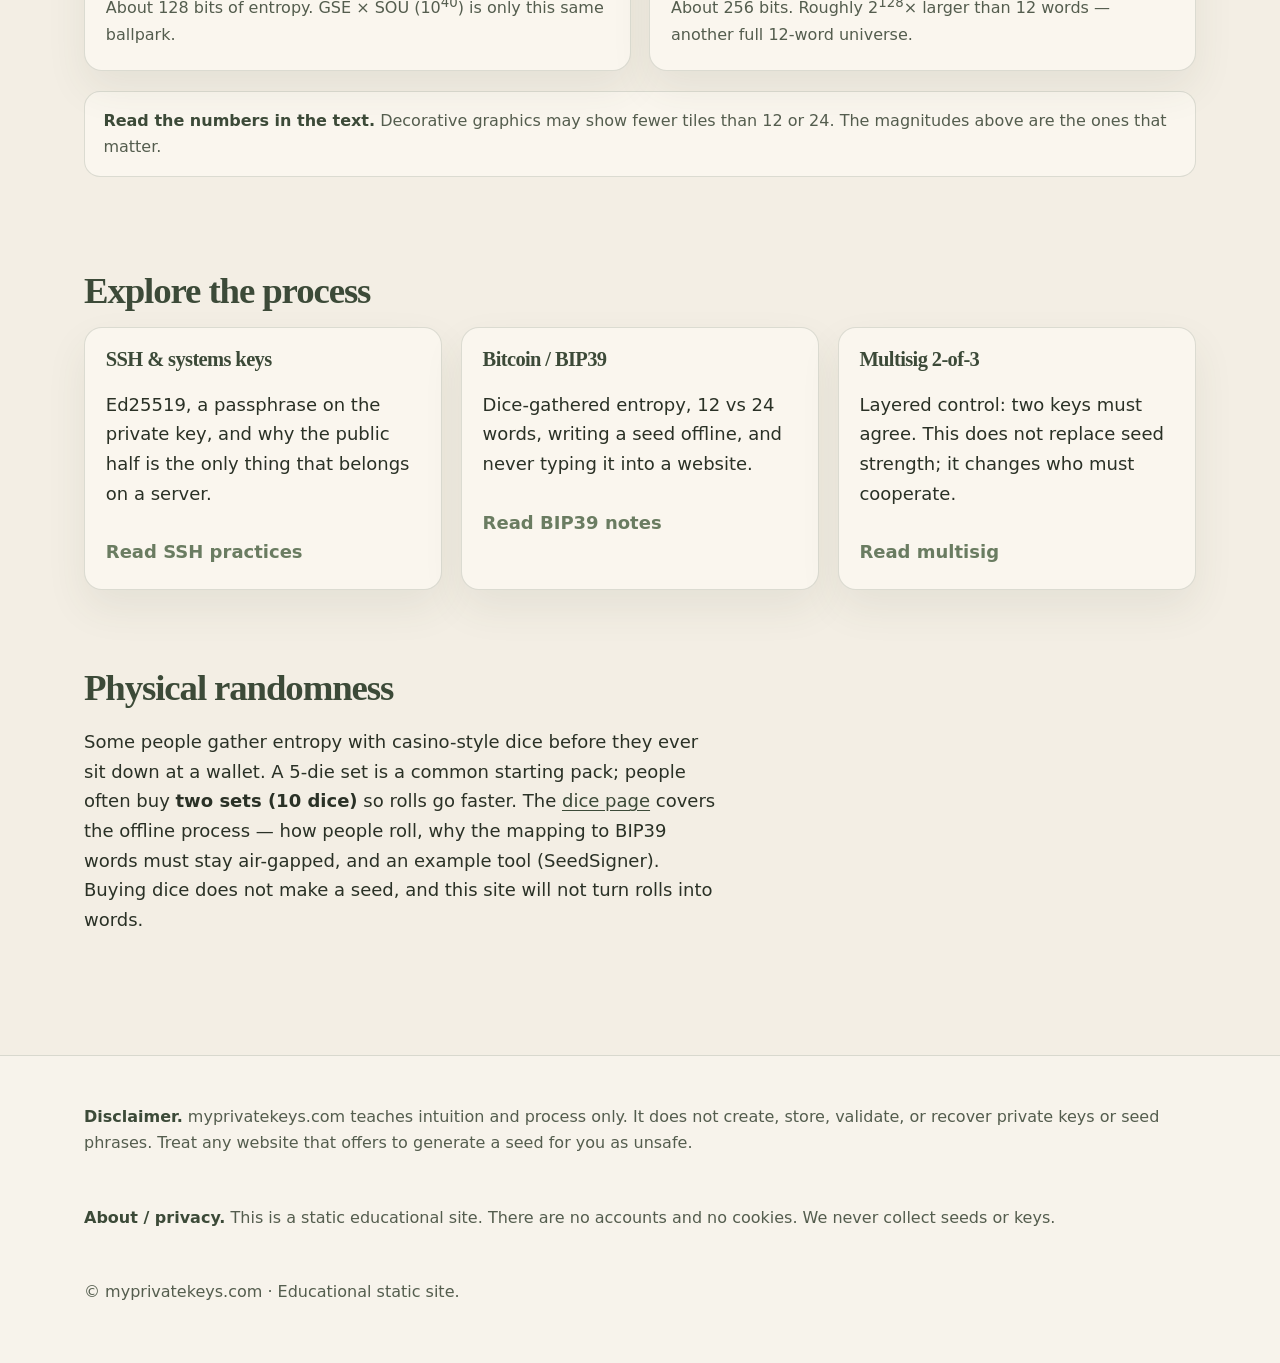
==== commit daa11a22: "Fix entropy scale, lock GSE/SOU, and teach offline dice process Show the full uncropped GSE/SOU diag" ====
--- a/index.html
+++ b/index.html
@@ -4,11 +4,11 @@
   <meta charset="utf-8">
   <meta name="viewport" content="width=device-width, initial-scale=1">
   <title>Create private keys safely — SSH and BIP39 | myprivatekeys.com</title>
-  <meta name="description" content="A calm explainer of entropy: why a 12-word Bitcoin seed is already larger than sand × stars × human cells, and why 24 words is not twice as strong.">
+  <meta name="description" content="A calm explainer of entropy: GSE (grains of sand on Earth) = 10^18, SOU (stars in the observable universe) = 10^22, and why 24 words is not twice as strong.">
   <link rel="canonical" href="https://myprivatekeys.com/">
   <meta name="robots" content="index,follow">
   <meta property="og:title" content="Create private keys safely — SSH and BIP39 | myprivatekeys.com">
-  <meta property="og:description" content="Plain-language scales of chance for SSH keys and BIP39 seed phrases. Teach process only — never generate real keys here.">
+  <meta property="og:description" content="GSE = 10^18, SOU = 10^22. Plain-language scales of chance for SSH keys and BIP39 seed phrases. Teach process only — never generate real keys here.">
   <meta property="og:type" content="website">
   <meta property="og:url" content="https://myprivatekeys.com/">
   <meta property="og:image" content="https://myprivatekeys.com/assets/entropy-sand-scale.png">
@@ -66,9 +66,9 @@
         </div>
       </section>
 
-      <figure class="figure figure-focus-low">
-        <img src="assets/entropy-sand-scale.png" width="1600" height="900" alt="Illustration of scales of chance: a thimble of sand, a beach, and an Earth covered in sand.">
-        <figcaption>Sand is a useful picture — and it still falls short of a 12-word seed space.</figcaption>
+      <figure class="figure">
+        <img src="assets/entropy-sand-scale.svg" width="1600" height="820" alt="Three-step scale of chance: one tiny grain of sand, then GSE = 10^18 (all grains of sand on Earth), then SOU = 10^22 (stars in the observable universe).">
+        <figcaption>GSE and SOU are this site’s teaching numbers. Even GSE × SOU is only about the same ballpark as a 12-word seed.</figcaption>
       </figure>
 
       <section class="section">
@@ -80,19 +80,24 @@
       </section>
 
       <section class="section">
-        <h2>Sand, stars, and cells</h2>
+        <h2>Sand and stars: GSE and SOU</h2>
         <div class="prose">
-          <p>Humans are bad at picturing large numbers. These order-of-magnitude anchors are approximate — they are for intuition, not a physics paper:</p>
-          <ul>
-            <li>Grains of sand on Earth: about <strong>10<sup>18</sup>–10<sup>20</sup></strong></li>
-            <li>Stars in the observable universe: about <strong>10<sup>22</sup>–10<sup>24</sup></strong></li>
-            <li>Human cells across all living people (a generous ballpark): about <strong>10<sup>30</sup></strong></li>
-          </ul>
-          <p>Multiply those stories together — all the sand, times all the stars, times a huge pile of cells — and you still land short of a 12-word BIP39 seed space.</p>
+          <p>Humans are bad at picturing large numbers. This site locks two teaching estimates — order-of-magnitude pictures, not lab measurements.</p>
+          <p><abbr title="grains of sand on Earth">GSE</abbr> = all grains of sand on Earth = <strong>10<sup>18</sup></strong>.</p>
         </div>
-        <blockquote class="pull">If you multiplied all the sand on Earth by all known stars, and still multiplied by a generous estimate of all human cells on the planet, you would still be short of the size of a 12-word seed space.</blockquote>
+        <p class="zeros-decimal" aria-label="One followed by eighteen zeros">1000000000000000000</p>
+        <p class="muted">That is 1 followed by 18 zeros.</p>
+        <div class="prose mt">
+          <p><abbr title="stars in the observable universe">SOU</abbr> = stars in the observable universe = <strong>10<sup>22</sup></strong>. This is a teaching estimate, not a lab measurement.</p>
+        </div>
+        <p class="zeros-decimal" aria-label="One followed by twenty-two zeros">10000000000000000000000</p>
+        <p class="muted">That is 1 followed by 22 zeros.</p>
+        <div class="prose mt">
+          <p>GSE alone is tiny next to a 12-word seed. SOU alone is still far short of <strong>2<sup>128</sup></strong>.</p>
+        </div>
+        <blockquote class="pull">GSE × SOU = 10<sup>18</sup> × 10<sup>22</sup> = 10<sup>40</sup>. That product is only about the same ballpark as a 12-word seed (~3.4×10<sup>38</sup>) — slightly larger, not a different universe.</blockquote>
         <div class="prose">
-          <p>That 12-word space is about <strong>2<sup>128</sup> ≈ 3.4×10<sup>38</sup></strong> possibilities. A 24-word seed is about <strong>2<sup>256</sup> ≈ 1.2×10<sup>77</sup></strong> — roughly another entire 12-word universe larger, not twice as large.</p>
+          <p>That 12-word space is about <strong>2<sup>128</sup> ≈ 3.4×10<sup>38</sup></strong> possibilities. A 24-word seed is about <strong>2<sup>256</sup> ≈ 1.2×10<sup>77</sup></strong> — roughly another <strong>2<sup>128</sup>×</strong> larger than 12 words. That is not twice as large; it is about <strong>10<sup>38</sup>×</strong>.</p>
         </div>
       </section>
 
@@ -105,7 +110,7 @@
           <article class="stat">
             <h3>12-word seed</h3>
             <p class="num">≈ 2<sup>128</sup> ≈ 3.4×10<sup>38</sup></p>
-            <p class="sub">About 128 bits of entropy. Already far beyond sand × stars × cells.</p>
+            <p class="sub">About 128 bits of entropy. GSE × SOU (10<sup>40</sup>) is only this same ballpark.</p>
           </article>
           <article class="stat">
             <h3>24-word seed</h3>
@@ -140,7 +145,7 @@
       <section class="section">
         <h2>Physical randomness</h2>
         <div class="prose">
-          <p>Some people gather entropy with casino-style dice before they ever sit down at a wallet. A 5-die set is a common starting pack; people often buy <strong>two sets (10 dice)</strong> so rolls go faster. We link examples on the <a href="dice.html">dice page</a>. Buying dice does not make a seed, and this site will not turn rolls into words.</p>
+          <p>Some people gather entropy with casino-style dice before they ever sit down at a wallet. A 5-die set is a common starting pack; people often buy <strong>two sets (10 dice)</strong> so rolls go faster. The <a href="dice.html">dice page</a> covers the offline process — how people roll, why the mapping to BIP39 words must stay air-gapped, and an example tool (SeedSigner). Buying dice does not make a seed, and this site will not turn rolls into words.</p>
         </div>
       </section>
     </div>
--- a/css/styles.css
+++ b/css/styles.css
@@ -307,15 +307,29 @@
   overflow: hidden;
 }
 
-.figure img {
+.figure img,
+.figure svg {
   width: 100%;
+  height: auto;
   background: #f7f3ea;
-}
-
-.figure-focus-low img {
-  max-height: 22rem;
-  object-fit: cover;
-  object-position: center 78%;
+  object-fit: contain;
+}
+
+.zeros-decimal {
+  font-family: ui-monospace, SFMono-Regular, Menlo, Monaco, Consolas, "Liberation Mono", monospace;
+  font-size: clamp(1.2rem, 3.4vw, 1.85rem);
+  line-height: 1.45;
+  letter-spacing: 0.08em;
+  overflow-wrap: anywhere;
+  word-break: break-all;
+  background: var(--paper);
+  border: 1px solid var(--line);
+  border-radius: 18px;
+  padding: 1.15rem 1.25rem 1.3rem;
+  box-shadow: var(--shadow);
+  color: var(--sage-deep);
+  margin: 0.85rem 0 0.55rem;
+  max-width: 48rem;
 }
 
 .mt {
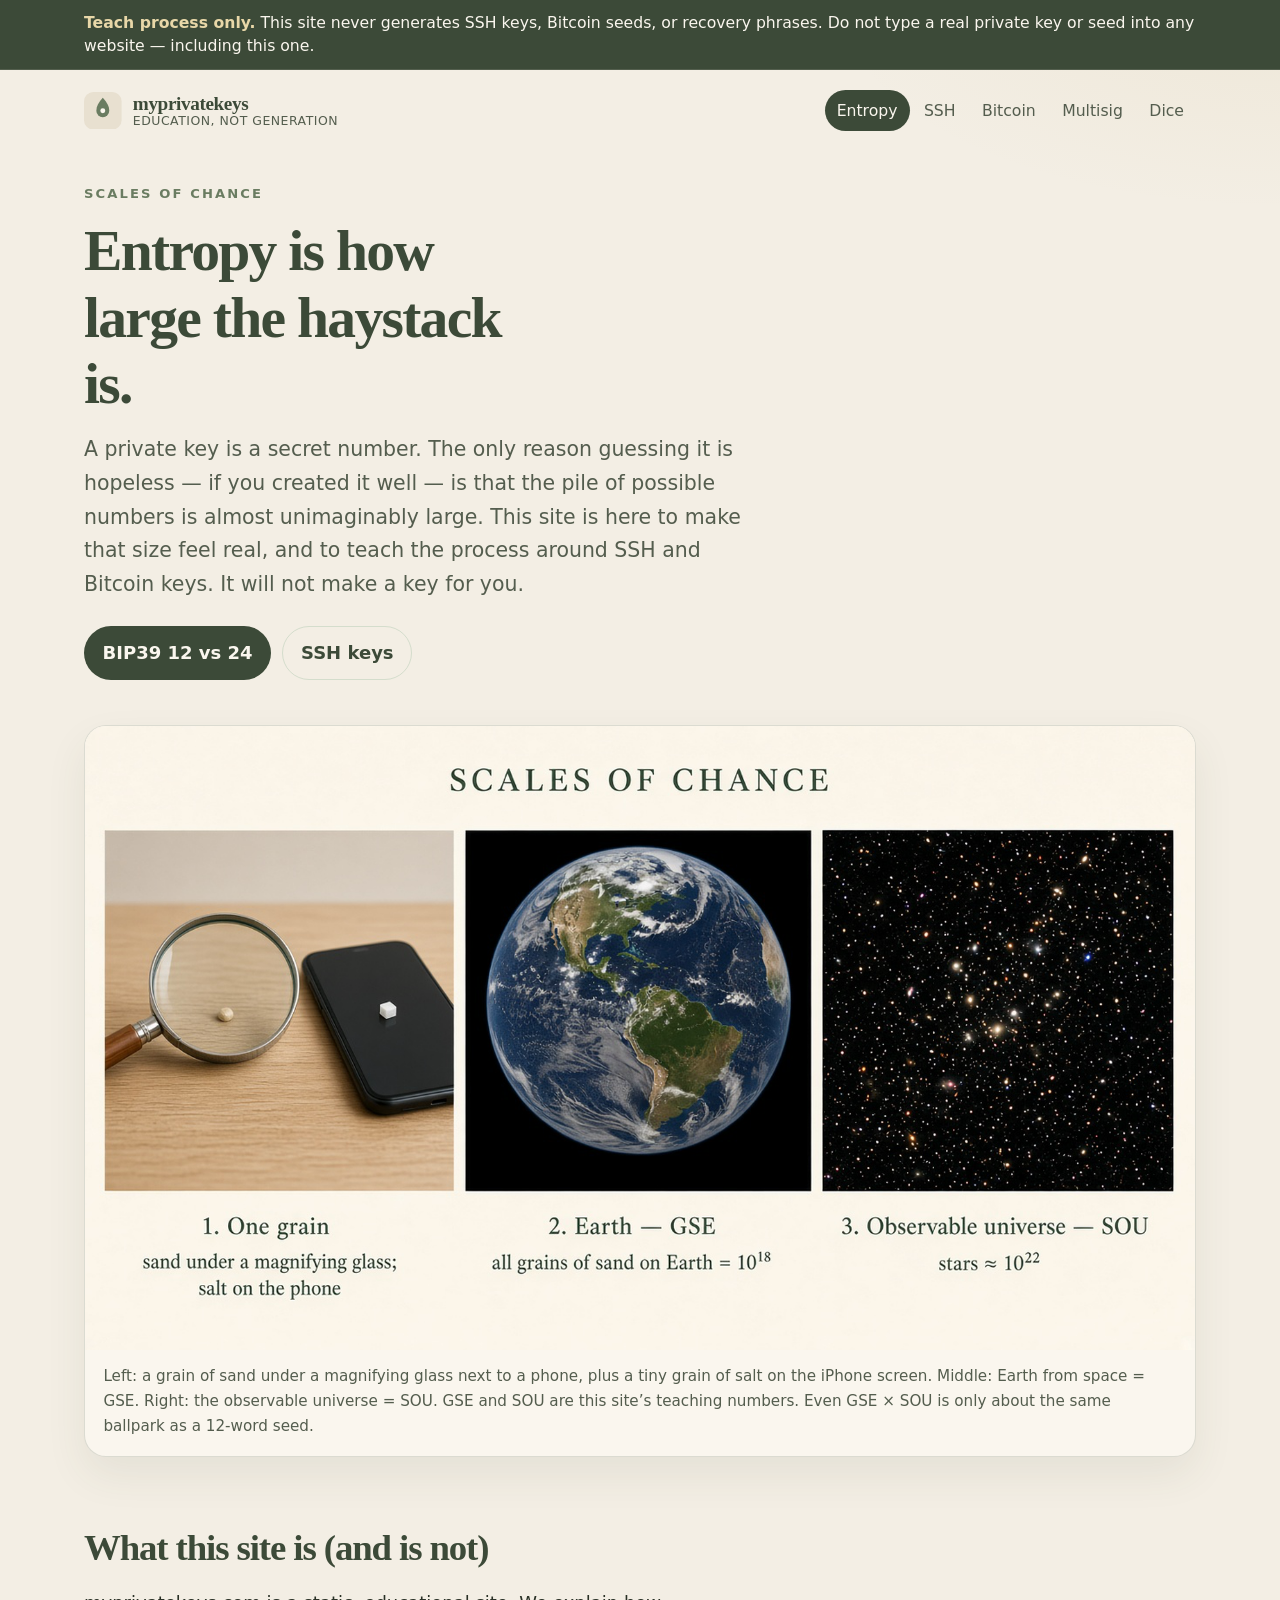
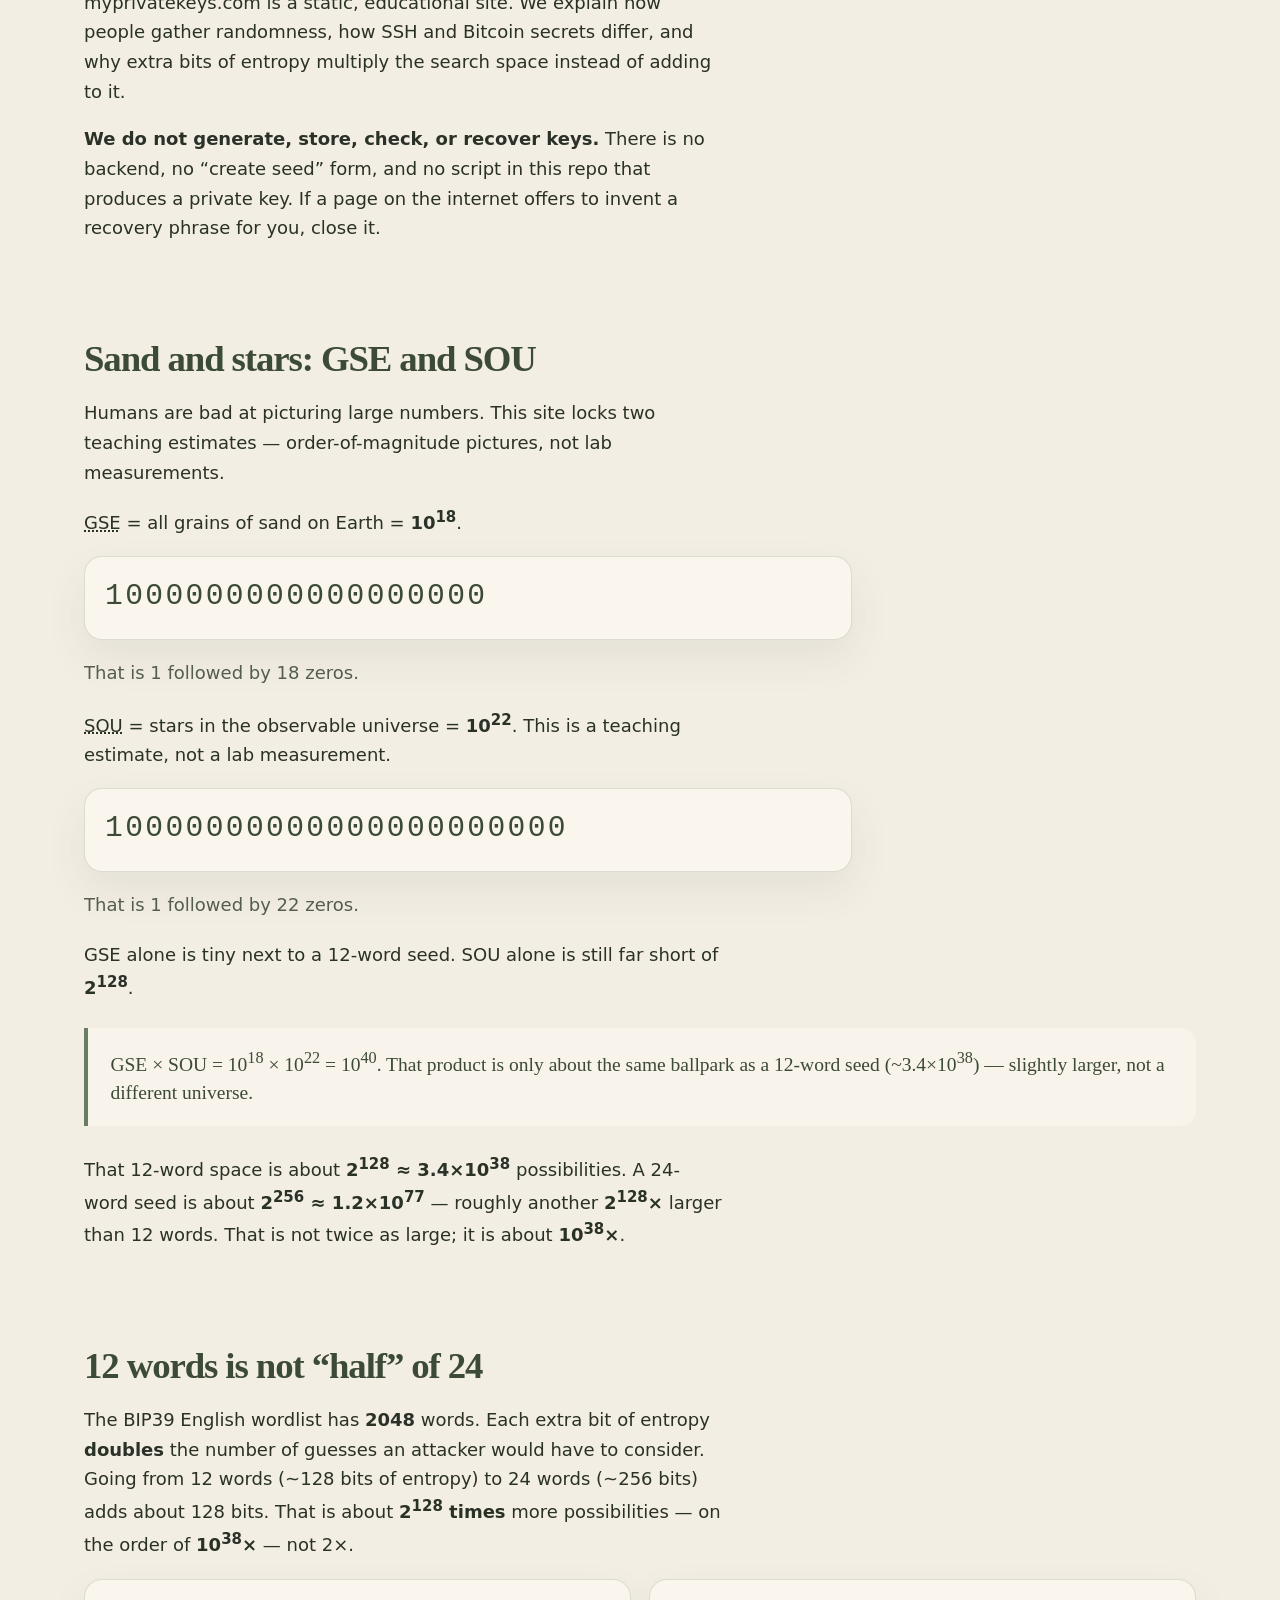
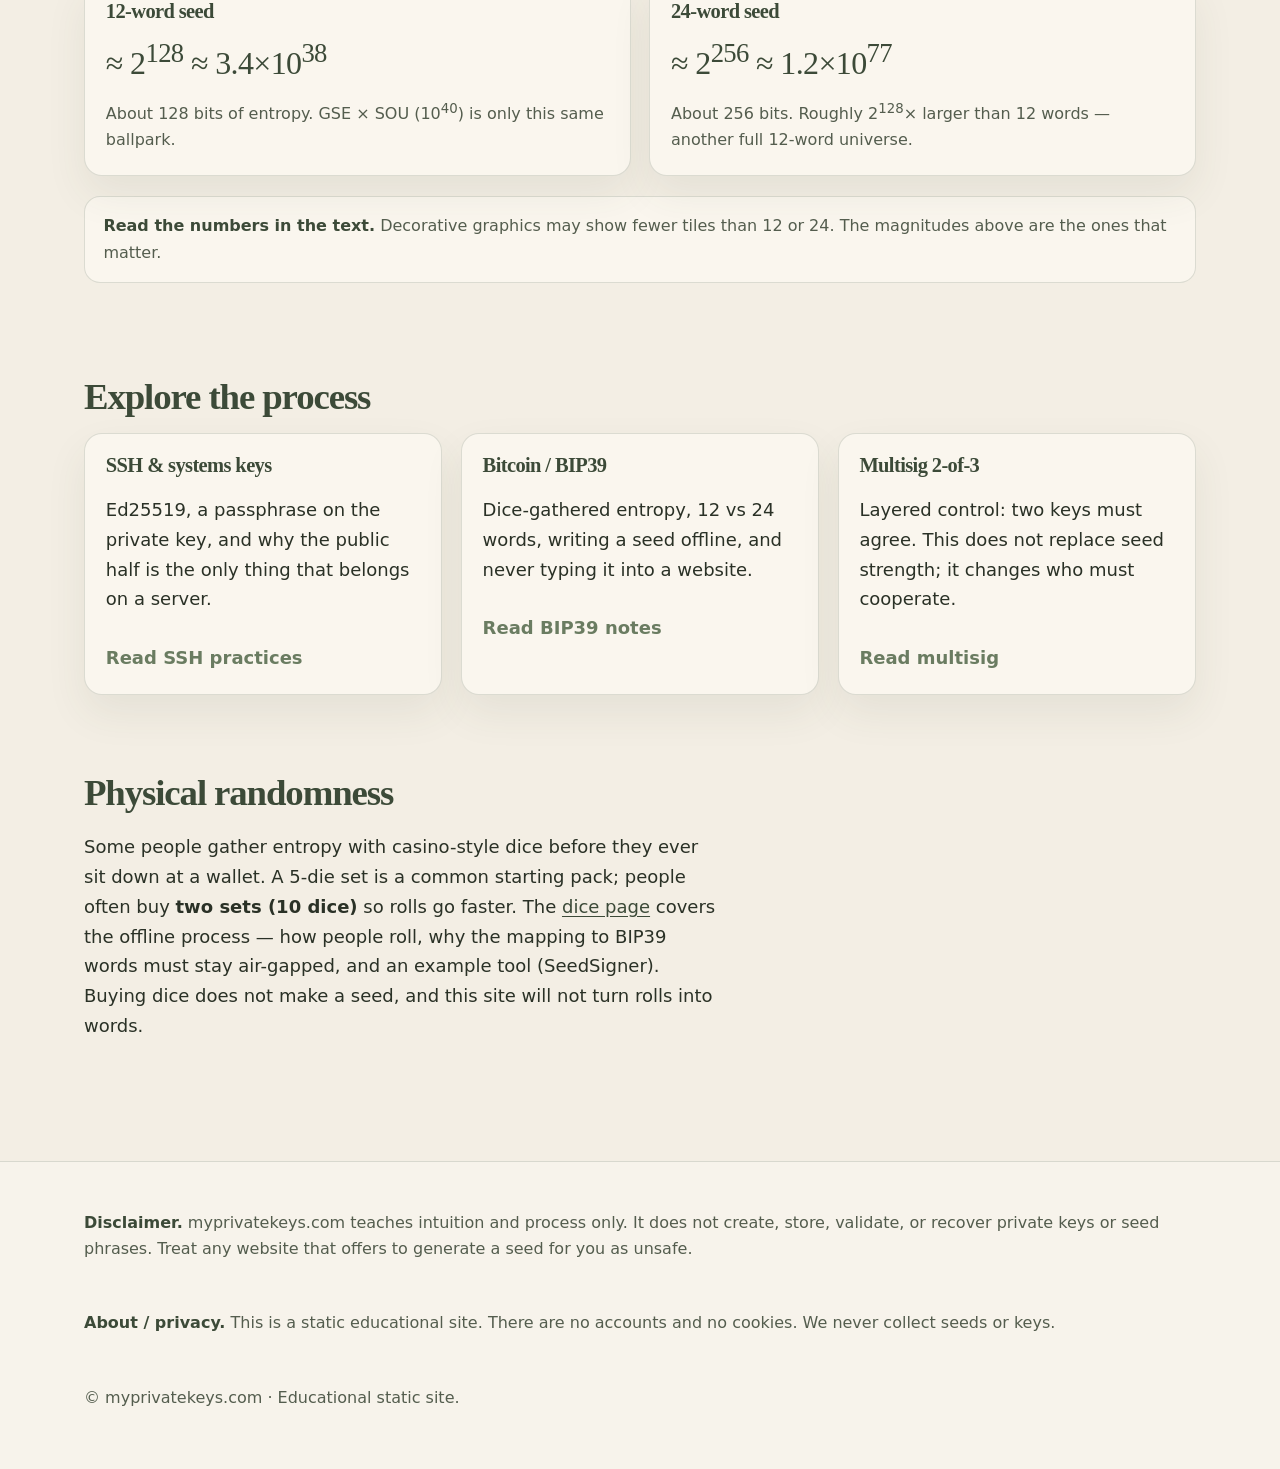
==== commit 00387812: "Replace home entropy diagram with photorealistic GSE/SOU PNG Show the full uncropped three-panel fig" ====
--- a/index.html
+++ b/index.html
@@ -67,8 +67,8 @@
       </section>
 
       <figure class="figure">
-        <img src="assets/entropy-sand-scale.svg" width="1600" height="820" alt="Three-step scale of chance: one tiny grain of sand, then GSE = 10^18 (all grains of sand on Earth), then SOU = 10^22 (stars in the observable universe).">
-        <figcaption>GSE and SOU are this site’s teaching numbers. Even GSE × SOU is only about the same ballpark as a 12-word seed.</figcaption>
+        <img src="assets/entropy-sand-scale.png" width="1600" height="900" alt="Three-panel scale of chance. Left: a grain of sand under a magnifying glass next to a phone, with a tiny grain of salt sitting on the iPhone screen. Middle: Earth from space equals GSE. Right: the observable universe equals SOU.">
+        <figcaption>Left: a grain of sand under a magnifying glass next to a phone, plus a tiny grain of salt on the iPhone screen. Middle: Earth from space = GSE. Right: the observable universe = SOU. GSE and SOU are this site’s teaching numbers. Even GSE × SOU is only about the same ballpark as a 12-word seed.</figcaption>
       </figure>
 
       <section class="section">
--- a/css/styles.css
+++ b/css/styles.css
@@ -313,6 +313,7 @@
   height: auto;
   background: #f7f3ea;
   object-fit: contain;
+  object-position: center;
 }
 
 .zeros-decimal {
